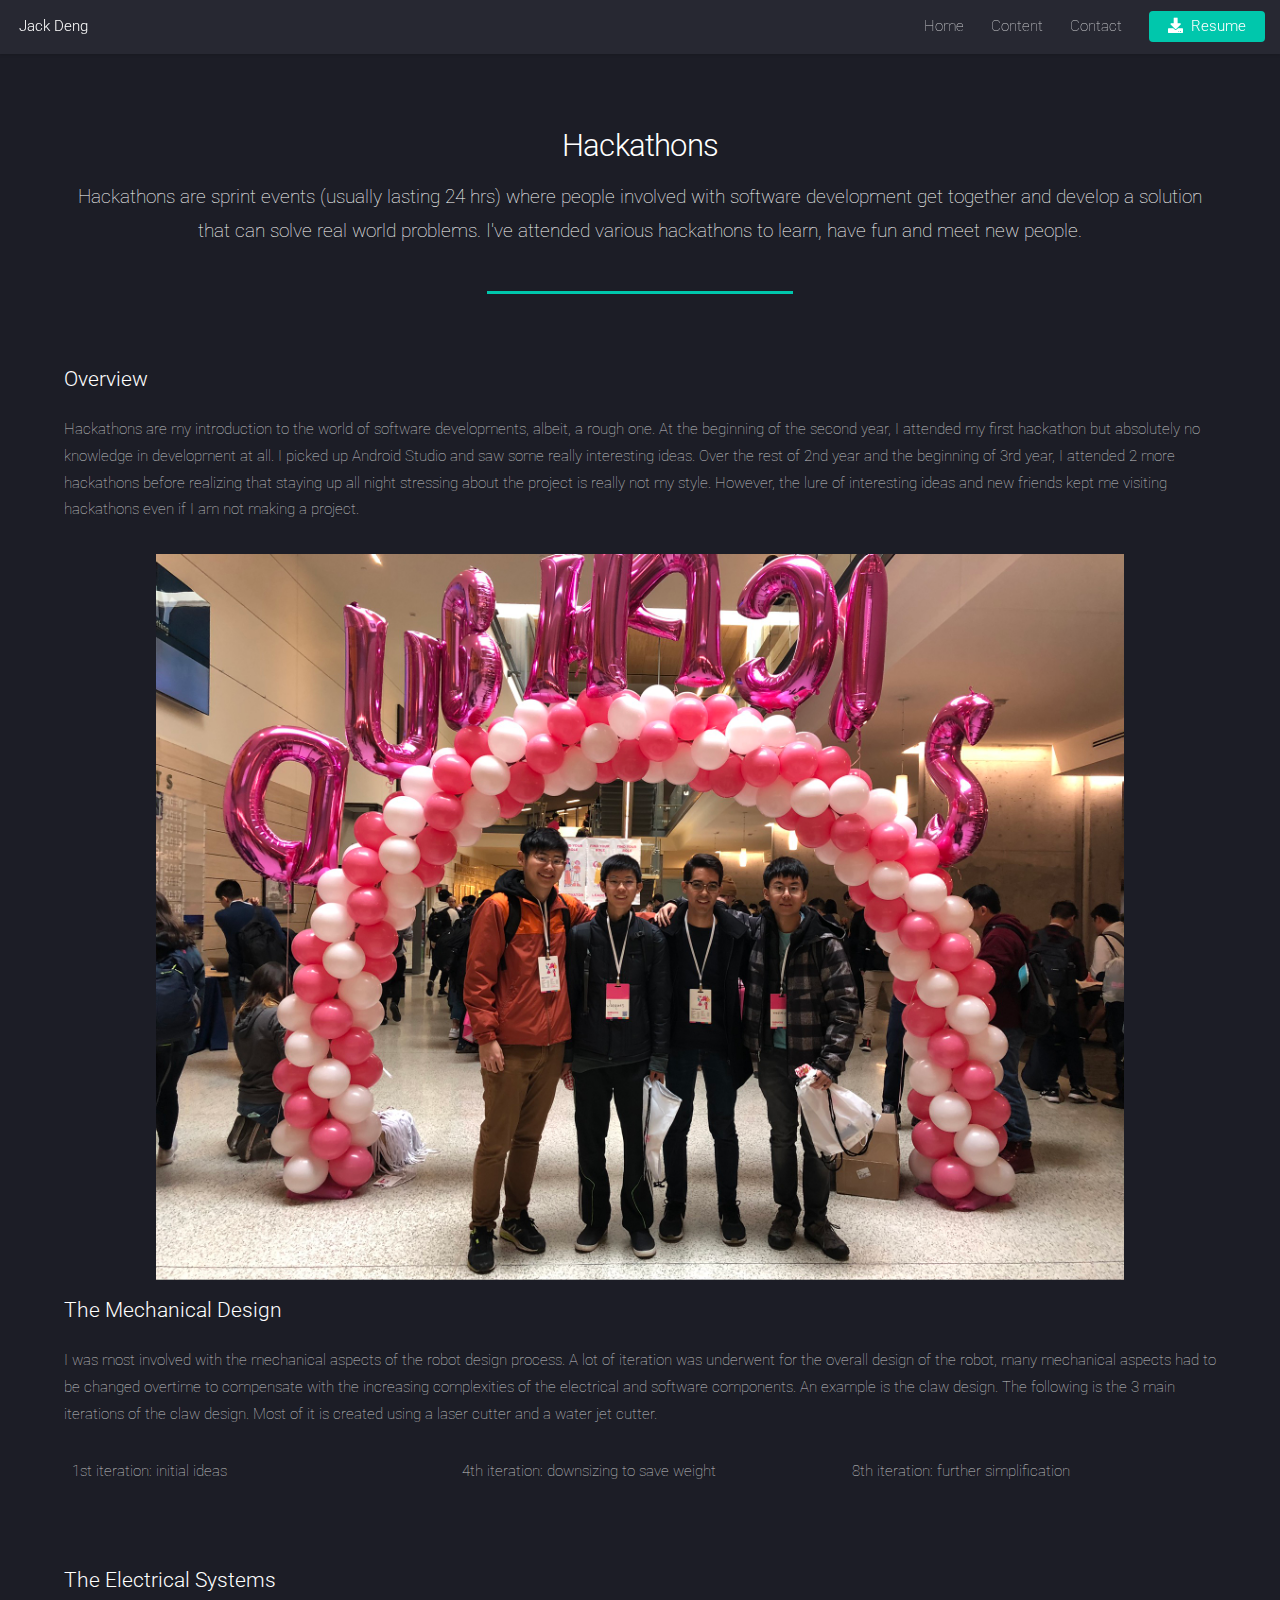
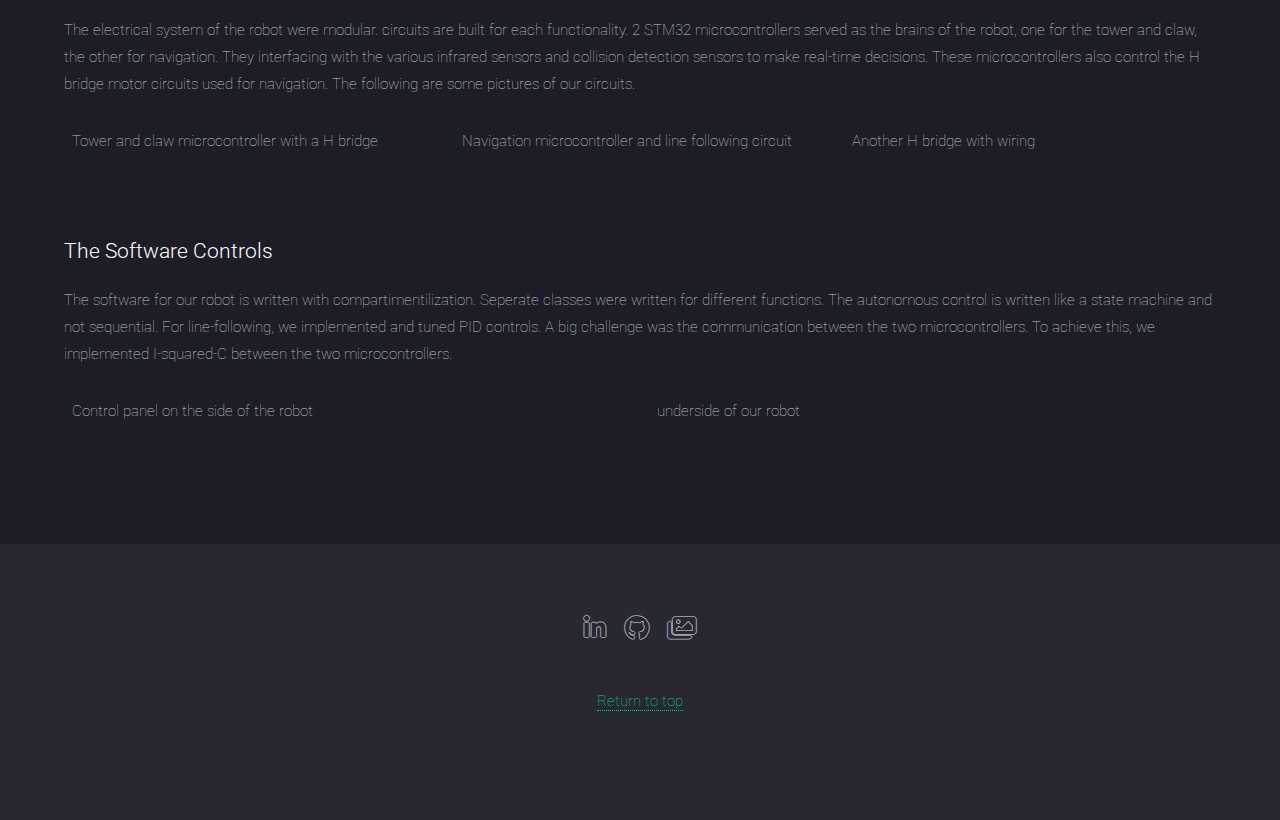
==== Pages/Hackathons/Hackathons.html @ 876738fc "Initial commit" ====
<!DOCTYPE HTML>
<!--
	Landed by HTML5 UP
	html5up.net | @ajlkn
	Free for personal and commercial use under the CCA 3.0 license (html5up.net/license)
-->
<html>
	<head>
		<title>Hackathons</title>
		<meta charset="utf-8" />
		<meta name="viewport" content="width=device-width, initial-scale=1, user-scalable=no" />
		<link rel="stylesheet" href="../../assets/css/main.css" />
		<noscript><link rel="stylesheet" href="../../assets/css/noscript.css" /></noscript>
	</head>
	<body class="is-preload">
		<div id="page-wrapper">

			<!-- Header -->
				<header id="header">
					<h1 id="logo"><a href="../../index.html">Jack Deng</a></h1>
					<nav id="nav">
						<ul>
							<li><a href="../../index.html">Home</a></li>
							<li>
								<a href="#">Content</a>
								<ul>
									<li>
										<a href="../../index.html#work"class="scrolly">Work</a>
										<ul>
											<li><a href="../../index.html#work" class="scrolly">Huawei AI-IOT Co-op</a></li>
											<li><a href="../../index.html#work" class="scrolly">Microsemi SW Co-op</a></li>
										</ul>
									</li>
									<li>
										<a href="../../index.html#projects" class="scrolly">Projects & Extras</a>
										<ul>
											<li><a href="../YikesTheRobot/Robot.html">Yikes, a robot</a></li>
											<li><a href="#">Hackathons</a></li>
											<li><a href="../../underconstruction.html">ROS parking challenge</a></li>
											<li><a href="../../underconstruction.html">UBC Baja</a></li>
											<li><a href="../../underconstruction.html">Photography & Film</a></li>
											<li><a href="../../underconstruction.html">Project car</a></li>
										</ul>
									</li>
								</ul>
							</li>
							<li><a href="../../index.html#contact" class="scrolly">Contact</a></li>
							<li><a href="#" class="button primary icon solid fa-download">Resume</a></li>
						</ul>
					</nav>
				</header>

			<!-- Main -->
				<div id="main" class="wrapper style1">
					<div class="container">
						<header class="major">
							<h2>Hackathons</h2>
							<p> Hackathons are sprint events (usually lasting 24 hrs) where people involved with software development get together and develop a solution that can solve real world problems.
								I've attended various hackathons to learn, have fun and meet new people.
							</p>
						</header>

						<!-- Content -->
							<section id="content">
								<p></p>
								<h3>Overview</h3>
								<p> Hackathons are my introduction to the world of software developments, albeit, a rough one. At the beginning of the second year, I attended my first hackathon but absolutely no knowledge in
									development at all. I picked up Android Studio and saw some really interesting ideas. Over the rest of 2nd year and the beginning of 3rd year, I attended 2 more hackathons before realizing that
									staying up all night stressing about the project is really not my style. However, the lure of interesting ideas and new friends kept me visiting hackathons even if I am not making a project.
								</p>
								
								<a href="#" class="image feature"><img src="images/hacka.jpeg" alt="HackPIC" /></a>


								<h3>The Mechanical Design</h3>
								<p> I was most involved with the mechanical aspects of the robot design process. A lot of iteration was underwent for the overall design of the robot, many mechanical aspects had to be changed
									overtime to compensate with the increasing complexities of the electrical and software components. An example is the claw design. 
									The following is the 3 main iterations of the claw design. Most of it is created using a laser cutter and a water jet cutter.
								</p>
								<div class="box alt">
									<div class="row gtr-50 gtr-uniform">
										<div class="col-4 col-12-xsmall"><span class="image fit"><img src="images/CLAW0.jpg" alt="" /><p>1st iteration: initial ideas</p></span></div>
										<div class="col-4 col-12-xsmall"><span class="image fit"><img src="images/CLAW1.jpg" alt="" /><p>4th iteration: downsizing to save weight</p></span></div>
										<div class="col-4 col-12-xsmall"><span class="image fit"><img src="images/CLAW2.jpg" alt="" /><p>8th iteration: further simplification</p></span></div>
									</div>
								</div>

								<h3>The Electrical Systems</h3>
								<p> The electrical system of the robot were modular. circuits are built for each functionality. 2 STM32 microcontrollers served as the brains of the robot, one for the tower and claw, the other for navigation. 
									They interfacing with the various infrared sensors and collision detection sensors to make real-time decisions. These microcontrollers also control the H bridge motor circuits used for navigation. 
									The following are some pictures of our circuits. 
								</p>
								<div class="box alt">
									<div class="row gtr-50 gtr-uniform">
										<div class="col-4 col-12-xsmall"><span class="image fit"><img src="images/ELEC1.jpeg" alt="" /><p>Tower and claw microcontroller with a H bridge</p></span></div>
										<div class="col-4 col-12-xsmall"><span class="image fit"><img src="images/ELEC2.jpeg" alt="" /><p>Navigation microcontroller and line following circuit</p></span></div>
										<div class="col-4 col-12-xsmall"><span class="image fit"><img src="images/ELEC3.jpeg" alt="" /><p>Another H bridge with wiring</p></span></div>
									</div>
								</div>

								<h3>The Software Controls</h3>
								<p> The software for our robot is written with compartimentilization. Seperate classes were written for different functions. The autonomous control is written like a state machine and not sequential.
									For line-following, we implemented and tuned PID controls. A big challenge was the communication between the two microcontrollers. 
									To achieve this, we implemented I-squared-C between the two microcontrollers. 
								</p>
								<div class="box alt">
									<div class="row gtr-50 gtr-uniform">
										<div class="col-6 col-12-xsmall"><span class="image fit"><img src="images/HORI2.jpeg" alt="" /><p>Control panel on the side of the robot</p></span></div>
										<div class="col-6 col-12-xsmall"><span class="image fit"><img src="images/HORI1.jpeg" alt="" /><p>underside of our robot</p></span></div>
								</div>

							</section>

					</div>
				</div>

			<!-- Footer -->
			<footer id="footer">
				<ul class="icons">
					<li><a href="https://www.linkedin.com/in/jacdeng/" class="icon brands alt fa-linkedin-in"><span class="label">LinkedIn</span></a></li>
					<li><a href="https://github.com/jacdeng" class="icon brands alt fa-github"><span class="label">GitHub</span></a></li>
					<li><a href="https://unsplash.com/@jacdeng" class="icon solid alt fa-images"><span class="label">Unsplash</span></a></li>
				</ul>
				<ul class="icons">
					<li><a href="#main" class="scrolly">Return to top</a></li>
				</ul>
			</footer>

		</div>

		<!-- Scripts -->
			<script src="../../assets/js/jquery.min.js"></script>
			<script src="../../assets/js/jquery.scrolly.min.js"></script>
			<script src="../../assets/js/jquery.dropotron.min.js"></script>
			<script src="../../assets/js/jquery.scrollex.min.js"></script>
			<script src="../../assets/js/browser.min.js"></script>
			<script src="../../assets/js/breakpoints.min.js"></script>
			<script src="../../assets/js/util.js"></script>
			<script src="../../assets/js/main.js"></script>

	</body>
</html>
---- assets/css/main.css ----
@import url("fontawesome-all.min.css");
@import url("https://fonts.googleapis.com/css?family=Roboto:100,300,100italic,300italic");

/*
	Landed by HTML5 UP
	html5up.net | @ajlkn
	Free for personal and commercial use under the CCA 3.0 license (html5up.net/license)
*/

html, body, div, span, applet, object,
iframe, h1, h2, h3, h4, h5, h6, p, blockquote,
pre, a, abbr, acronym, address, big, cite,
code, del, dfn, em, img, ins, kbd, q, s, samp,
small, strike, strong, sub, sup, tt, var, b,
u, i, center, dl, dt, dd, ol, ul, li, fieldset,
form, label, legend, table, caption, tbody,
tfoot, thead, tr, th, td, article, aside,
canvas, details, embed, figure, figcaption,
footer, header, hgroup, menu, nav, output, ruby,
section, summary, time, mark, audio, video {
	margin: 0;
	padding: 0;
	border: 0;
	font-size: 100%;
	font: inherit;
	vertical-align: baseline;}

article, aside, details, figcaption, figure,
footer, header, hgroup, menu, nav, section {
	display: block;}

body {
	line-height: 1;
}

ol, ul {
	list-style: none;
}

blockquote, q {
	quotes: none;
}

	blockquote:before, blockquote:after, q:before, q:after {
		content: '';
		content: none;
	}

table {
	border-collapse: collapse;
	border-spacing: 0;
}

body {
	-webkit-text-size-adjust: none;
}

mark {
	background-color: transparent;
	color: inherit;
}

input::-moz-focus-inner {
	border: 0;
	padding: 0;
}

input, select, textarea {
	-moz-appearance: none;
	-webkit-appearance: none;
	-ms-appearance: none;
	appearance: none;
}

/* Basic */

	html {
		box-sizing: border-box;
	}

	*, *:before, *:after {
		box-sizing: inherit;
	}

	html, body {
		background: #1c1d26;
	}

	body.is-preload *, body.is-preload *:before, body.is-preload *:after {
		-moz-animation: none !important;
		-webkit-animation: none !important;
		-ms-animation: none !important;
		animation: none !important;
		-moz-transition: none !important;
		-webkit-transition: none !important;
		-ms-transition: none !important;
		transition: none !important;
	}

	body, input, select, textarea {
		color: rgba(255, 255, 255, 0.75);
		font-family: "Roboto", Helvetica, sans-serif;
		font-size: 15pt;
		font-weight: 100;
		line-height: 1.75em;
	}

	a {
		-moz-transition: border-color 0.2s ease-in-out, color 0.2s ease-in-out;
		-webkit-transition: border-color 0.2s ease-in-out, color 0.2s ease-in-out;
		-ms-transition: border-color 0.2s ease-in-out, color 0.2s ease-in-out;
		transition: border-color 0.2s ease-in-out, color 0.2s ease-in-out;
		border-bottom: dotted 1px;
		color: #00c7ac;
		text-decoration: none;
	}

		a:hover {
			color: #00c7ac !important;
			border-bottom-color: transparent;
		}

	strong, b {
		color: #ffffff;
		font-weight: 300;
	}

	em, i {
		font-style: italic;
	}

	p {
		margin: 0 0 2em 0;
	}

	h1, h2, h3, h4, h5, h6 {
		color: #ffffff;
		font-weight: 300;
		line-height: 1em;
		margin: 0 0 1em 0;
	}

		h1 a, h2 a, h3 a, h4 a, h5 a, h6 a {
			color: inherit;
			border: 0;
		}

	h2 {
		font-size: 2em;
		line-height: 1.5em;
		letter-spacing: -0.025em;
	}

	h3 {
		font-size: 1.35em;
		line-height: 1.5em;
	}

	h4 {
		font-size: 1.1em;
		line-height: 1.5em;
	}

	h5 {
		font-size: 0.9em;
		line-height: 1.5em;
	}

	h6 {
		font-size: 0.7em;
		line-height: 1.5em;
	}

	sub {
		font-size: 0.8em;
		position: relative;
		top: 0.5em;
	}

	sup {
		font-size: 0.8em;
		position: relative;
		top: -0.5em;
	}

	hr {
		border: 0;
		border-bottom: solid 1px rgba(255, 255, 255, 0.3);
		margin: 3em 0;
	}

		hr.major {
			margin: 4em 0;
		}

	blockquote {
		border-left: solid 4px rgba(255, 255, 255, 0.3);
		font-style: italic;
		margin: 0 0 2em 0;
		padding: 0.5em 0 0.5em 2em;
	}

	code {
		background: rgba(255, 255, 255, 0.075);
		border-radius: 4px;
		font-family: "Courier New", monospace;
		font-size: 0.9em;
		margin: 0 0.25em;
		padding: 0.25em 0.65em;
	}

	pre {
		-webkit-overflow-scrolling: touch;
		font-family: "Courier New", monospace;
		font-size: 0.9em;
		margin: 0 0 2em 0;
	}

		pre code {
			display: block;
			line-height: 1.75em;
			padding: 1em 1.5em;
			overflow-x: auto;
		}

	.align-left {
		text-align: left;
	}

	.align-center {
		text-align: center;
	}

	.align-right {
		text-align: right;
	}

/* Loader */

	@-moz-keyframes spinner-show {
		0% {
			opacity: 0;
		}

		100% {
			opacity: 1;
		}
	}

	@-webkit-keyframes spinner-show {
		0% {
			opacity: 0;
		}

		100% {
			opacity: 1;
		}
	}

	@-ms-keyframes spinner-show {
		0% {
			opacity: 0;
		}

		100% {
			opacity: 1;
		}
	}

	@keyframes spinner-show {
		0% {
			opacity: 0;
		}

		100% {
			opacity: 1;
		}
	}

	@-moz-keyframes spinner-hide {
		0% {
			color: rgba(255, 255, 255, 0.15);
			z-index: 100001;
			-moz-transform: scale(1) rotate(0deg);
			-webkit-transform: scale(1) rotate(0deg);
			-ms-transform: scale(1) rotate(0deg);
			transform: scale(1) rotate(0deg);
		}

		99% {
			color: #1c1d26;
			z-index: 100001;
			-moz-transform: scale(0.5) rotate(360deg);
			-webkit-transform: scale(0.5) rotate(360deg);
			-ms-transform: scale(0.5) rotate(360deg);
			transform: scale(0.5) rotate(360deg);
		}

		100% {
			color: #1c1d26;
			z-index: -1;
			-moz-transform: scale(0.5) rotate(360deg);
			-webkit-transform: scale(0.5) rotate(360deg);
			-ms-transform: scale(0.5) rotate(360deg);
			transform: scale(0.5) rotate(360deg);
		}
	}

	@-webkit-keyframes spinner-hide {
		0% {
			color: rgba(255, 255, 255, 0.15);
			z-index: 100001;
			-moz-transform: scale(1) rotate(0deg);
			-webkit-transform: scale(1) rotate(0deg);
			-ms-transform: scale(1) rotate(0deg);
			transform: scale(1) rotate(0deg);
		}

		99% {
			color: #1c1d26;
			z-index: 100001;
			-moz-transform: scale(0.5) rotate(360deg);
			-webkit-transform: scale(0.5) rotate(360deg);
			-ms-transform: scale(0.5) rotate(360deg);
			transform: scale(0.5) rotate(360deg);
		}

		100% {
			color: #1c1d26;
			z-index: -1;
			-moz-transform: scale(0.5) rotate(360deg);
			-webkit-transform: scale(0.5) rotate(360deg);
			-ms-transform: scale(0.5) rotate(360deg);
			transform: scale(0.5) rotate(360deg);
		}
	}

	@-ms-keyframes spinner-hide {
		0% {
			color: rgba(255, 255, 255, 0.15);
			z-index: 100001;
			-moz-transform: scale(1) rotate(0deg);
			-webkit-transform: scale(1) rotate(0deg);
			-ms-transform: scale(1) rotate(0deg);
			transform: scale(1) rotate(0deg);
		}

		99% {
			color: #1c1d26;
			z-index: 100001;
			-moz-transform: scale(0.5) rotate(360deg);
			-webkit-transform: scale(0.5) rotate(360deg);
			-ms-transform: scale(0.5) rotate(360deg);
			transform: scale(0.5) rotate(360deg);
		}

		100% {
			color: #1c1d26;
			z-index: -1;
			-moz-transform: scale(0.5) rotate(360deg);
			-webkit-transform: scale(0.5) rotate(360deg);
			-ms-transform: scale(0.5) rotate(360deg);
			transform: scale(0.5) rotate(360deg);
		}
	}

	@keyframes spinner-hide {
		0% {
			color: rgba(255, 255, 255, 0.15);
			z-index: 100001;
			-moz-transform: scale(1) rotate(0deg);
			-webkit-transform: scale(1) rotate(0deg);
			-ms-transform: scale(1) rotate(0deg);
			transform: scale(1) rotate(0deg);
		}

		99% {
			color: #1c1d26;
			z-index: 100001;
			-moz-transform: scale(0.5) rotate(360deg);
			-webkit-transform: scale(0.5) rotate(360deg);
			-ms-transform: scale(0.5) rotate(360deg);
			transform: scale(0.5) rotate(360deg);
		}

		100% {
			color: #1c1d26;
			z-index: -1;
			-moz-transform: scale(0.5) rotate(360deg);
			-webkit-transform: scale(0.5) rotate(360deg);
			-ms-transform: scale(0.5) rotate(360deg);
			transform: scale(0.5) rotate(360deg);
		}
	}

	@-moz-keyframes spinner-rotate {
		0% {
			-moz-transform: scale(1) rotate(0deg);
			-webkit-transform: scale(1) rotate(0deg);
			-ms-transform: scale(1) rotate(0deg);
			transform: scale(1) rotate(0deg);
		}

		100% {
			-moz-transform: scale(1) rotate(360deg);
			-webkit-transform: scale(1) rotate(360deg);
			-ms-transform: scale(1) rotate(360deg);
			transform: scale(1) rotate(360deg);
		}
	}

	@-webkit-keyframes spinner-rotate {
		0% {
			-moz-transform: scale(1) rotate(0deg);
			-webkit-transform: scale(1) rotate(0deg);
			-ms-transform: scale(1) rotate(0deg);
			transform: scale(1) rotate(0deg);
		}

		100% {
			-moz-transform: scale(1) rotate(360deg);
			-webkit-transform: scale(1) rotate(360deg);
			-ms-transform: scale(1) rotate(360deg);
			transform: scale(1) rotate(360deg);
		}
	}

	@-ms-keyframes spinner-rotate {
		0% {
			-moz-transform: scale(1) rotate(0deg);
			-webkit-transform: scale(1) rotate(0deg);
			-ms-transform: scale(1) rotate(0deg);
			transform: scale(1) rotate(0deg);
		}

		100% {
			-moz-transform: scale(1) rotate(360deg);
			-webkit-transform: scale(1) rotate(360deg);
			-ms-transform: scale(1) rotate(360deg);
			transform: scale(1) rotate(360deg);
		}
	}

	@keyframes spinner-rotate {
		0% {
			-moz-transform: scale(1) rotate(0deg);
			-webkit-transform: scale(1) rotate(0deg);
			-ms-transform: scale(1) rotate(0deg);
			transform: scale(1) rotate(0deg);
		}

		100% {
			-moz-transform: scale(1) rotate(360deg);
			-webkit-transform: scale(1) rotate(360deg);
			-ms-transform: scale(1) rotate(360deg);
			transform: scale(1) rotate(360deg);
		}
	}

	@-moz-keyframes overlay-hide {
		0% {
			opacity: 1;
			z-index: 100000;
		}

		15% {
			opacity: 1;
			z-index: 100000;
		}

		99% {
			opacity: 0;
			z-index: 100000;
		}

		100% {
			opacity: 0;
			z-index: -1;
		}
	}

	@-webkit-keyframes overlay-hide {
		0% {
			opacity: 1;
			z-index: 100000;
		}

		15% {
			opacity: 1;
			z-index: 100000;
		}

		99% {
			opacity: 0;
			z-index: 100000;
		}

		100% {
			opacity: 0;
			z-index: -1;
		}
	}

	@-ms-keyframes overlay-hide {
		0% {
			opacity: 1;
			z-index: 100000;
		}

		15% {
			opacity: 1;
			z-index: 100000;
		}

		99% {
			opacity: 0;
			z-index: 100000;
		}

		100% {
			opacity: 0;
			z-index: -1;
		}
	}

	@keyframes overlay-hide {
		0% {
			opacity: 1;
			z-index: 100000;
		}

		15% {
			opacity: 1;
			z-index: 100000;
		}

		99% {
			opacity: 0;
			z-index: 100000;
		}

		100% {
			opacity: 0;
			z-index: -1;
		}
	}

	body.landing {
		text-decoration: none;
	}

		body.landing:before {
			-moz-osx-font-smoothing: grayscale;
			-webkit-font-smoothing: antialiased;
			display: inline-block;
			font-style: normal;
			font-variant: normal;
			text-rendering: auto;
			line-height: 1;
			text-transform: none !important;
			font-family: 'Font Awesome 5 Free';
			font-weight: 900;
		}

		body.landing:before {
			-moz-animation: spinner-show 1.5s 1 0.25s ease forwards, spinner-hide 0.25s ease-in-out forwards !important;
			-webkit-animation: spinner-show 1.5s 1 0.25s ease forwards, spinner-hide 0.25s ease-in-out forwards !important;
			-ms-animation: spinner-show 1.5s 1 0.25s ease forwards, spinner-hide 0.25s ease-in-out forwards !important;
			animation: spinner-show 1.5s 1 0.25s ease forwards, spinner-hide 0.25s ease-in-out forwards !important;
			-moz-transform-origin: 50% 50%;
			-webkit-transform-origin: 50% 50%;
			-ms-transform-origin: 50% 50%;
			transform-origin: 50% 50%;
			color: rgba(255, 255, 255, 0.15);
			content: '\f1ce';
			cursor: default;
			display: block;
			font-size: 2em;
			height: 2em;
			left: 50%;
			line-height: 2em;
			margin: -1em 0 0 -1em;
			opacity: 0;
			position: fixed;
			text-align: center;
			top: 50%;
			width: 2em;
			z-index: -1;
		}

		body.landing:after {
			-moz-animation: overlay-hide 1.5s ease-in forwards !important;
			-webkit-animation: overlay-hide 1.5s ease-in forwards !important;
			-ms-animation: overlay-hide 1.5s ease-in forwards !important;
			animation: overlay-hide 1.5s ease-in forwards !important;
			background: #1c1d26;
			content: '';
			display: block;
			height: 100%;
			left: 0;
			opacity: 0;
			position: fixed;
			top: 0;
			width: 100%;
			z-index: -1;
		}

		body.landing.is-preload:before {
			-moz-animation: spinner-show 1.5s 1 0.25s ease forwards, spinner-rotate 0.75s infinite linear !important;
			-webkit-animation: spinner-show 1.5s 1 0.25s ease forwards, spinner-rotate 0.75s infinite linear !important;
			-ms-animation: spinner-show 1.5s 1 0.25s ease forwards, spinner-rotate 0.75s infinite linear !important;
			animation: spinner-show 1.5s 1 0.25s ease forwards, spinner-rotate 0.75s infinite linear !important;
			z-index: 100001;
		}

		body.landing.is-preload:after {
			-moz-animation: none !important;
			-webkit-animation: none !important;
			-ms-animation: none !important;
			animation: none !important;
			opacity: 1;
			z-index: 100000;
		}

	@media (-webkit-min-device-pixel-ratio: 2) {

		body.landing:before {
			line-height: 2.025em;
		}

	}

/* Container */

	.container {
		margin: 0 auto;
		max-width: calc(100% - 4em);
		width: 70em;
	}

		.container.xsmall {
			width: 17.5em;
		}

		.container.small {
			width: 35em;
		}

		.container.medium {
			width: 52.5em;
		}

		.container.large {
			width: 87.5em;
		}

		.container.xlarge {
			width: 105em;
		}

		.container.max {
			width: 100%;
		}

		@media screen and (max-width: 1280px) {

			.container {
				width: 90%;
				max-width: 100%;
			}

		}

		@media screen and (max-width: 980px) {

			.container {
				width: 100% !important;
			}

		}

/* Row */

	.row {
		display: flex;
		flex-wrap: wrap;
		box-sizing: border-box;
		align-items: stretch;
	}

		.row > * {
			box-sizing: border-box;
		}

		.row.gtr-uniform > * > :last-child {
			margin-bottom: 0;
		}

		.row.aln-left {
			justify-content: flex-start;
		}

		.row.aln-center {
			justify-content: center;
		}

		.row.aln-right {
			justify-content: flex-end;
		}

		.row.aln-top {
			align-items: flex-start;
		}

		.row.aln-middle {
			align-items: center;
		}

		.row.aln-bottom {
			align-items: flex-end;
		}

		.row > .imp {
			order: -1;
		}

		.row > .col-1 {
			width: 8.33333%;
		}

		.row > .off-1 {
			margin-left: 8.33333%;
		}

		.row > .col-2 {
			width: 16.66667%;
		}

		.row > .off-2 {
			margin-left: 16.66667%;
		}

		.row > .col-3 {
			width: 25%;
		}

		.row > .off-3 {
			margin-left: 25%;
		}

		.row > .col-4 {
			width: 33.33333%;
		}

		.row > .off-4 {
			margin-left: 33.33333%;
		}

		.row > .col-5 {
			width: 41.66667%;
		}

		.row > .off-5 {
			margin-left: 41.66667%;
		}

		.row > .col-6 {
			width: 50%;
		}

		.row > .off-6 {
			margin-left: 50%;
		}

		.row > .col-7 {
			width: 58.33333%;
		}

		.row > .off-7 {
			margin-left: 58.33333%;
		}

		.row > .col-8 {
			width: 66.66667%;
		}

		.row > .off-8 {
			margin-left: 66.66667%;
		}

		.row > .col-9 {
			width: 75%;
		}

		.row > .off-9 {
			margin-left: 75%;
		}

		.row > .col-10 {
			width: 83.33333%;
		}

		.row > .off-10 {
			margin-left: 83.33333%;
		}

		.row > .col-11 {
			width: 91.66667%;
		}

		.row > .off-11 {
			margin-left: 91.66667%;
		}

		.row > .col-12 {
			width: 100%;
		}

		.row > .off-12 {
			margin-left: 100%;
		}

		.row.gtr-0 {
			margin-top: 0;
			margin-left: 0em;
		}

			.row.gtr-0 > * {
				padding: 0 0 0 0em;
			}

			.row.gtr-0.gtr-uniform {
				margin-top: 0em;
			}

				.row.gtr-0.gtr-uniform > * {
					padding-top: 0em;
				}

		.row.gtr-25 {
			margin-top: 0;
			margin-left: -0.625em;
		}

			.row.gtr-25 > * {
				padding: 0 0 0 0.625em;
			}

			.row.gtr-25.gtr-uniform {
				margin-top: -0.625em;
			}

				.row.gtr-25.gtr-uniform > * {
					padding-top: 0.625em;
				}

		.row.gtr-50 {
			margin-top: 0;
			margin-left: -1.25em;
		}

			.row.gtr-50 > * {
				padding: 0 0 0 1.25em;
			}

			.row.gtr-50.gtr-uniform {
				margin-top: -1.25em;
			}

				.row.gtr-50.gtr-uniform > * {
					padding-top: 1.25em;
				}

		.row {
			margin-top: 0;
			margin-left: -2.5em;
		}

			.row > * {
				padding: 0 0 0 2.5em;
			}

			.row.gtr-uniform {
				margin-top: -2.5em;
			}

				.row.gtr-uniform > * {
					padding-top: 2.5em;
				}

		.row.gtr-150 {
			margin-top: 0;
			margin-left: -3.75em;
		}

			.row.gtr-150 > * {
				padding: 0 0 0 3.75em;
			}

			.row.gtr-150.gtr-uniform {
				margin-top: -3.75em;
			}

				.row.gtr-150.gtr-uniform > * {
					padding-top: 3.75em;
				}

		.row.gtr-200 {
			margin-top: 0;
			margin-left: -5em;
		}

			.row.gtr-200 > * {
				padding: 0 0 0 5em;
			}

			.row.gtr-200.gtr-uniform {
				margin-top: -5em;
			}

				.row.gtr-200.gtr-uniform > * {
					padding-top: 5em;
				}

		@media screen and (max-width: 1680px) {

			.row {
				display: flex;
				flex-wrap: wrap;
				box-sizing: border-box;
				align-items: stretch;
			}

				.row > * {
					box-sizing: border-box;
				}

				.row.gtr-uniform > * > :last-child {
					margin-bottom: 0;
				}

				.row.aln-left {
					justify-content: flex-start;
				}

				.row.aln-center {
					justify-content: center;
				}

				.row.aln-right {
					justify-content: flex-end;
				}

				.row.aln-top {
					align-items: flex-start;
				}

				.row.aln-middle {
					align-items: center;
				}

				.row.aln-bottom {
					align-items: flex-end;
				}

				.row > .imp-xlarge {
					order: -1;
				}

				.row > .col-1-xlarge {
					width: 8.33333%;
				}

				.row > .off-1-xlarge {
					margin-left: 8.33333%;
				}

				.row > .col-2-xlarge {
					width: 16.66667%;
				}

				.row > .off-2-xlarge {
					margin-left: 16.66667%;
				}

				.row > .col-3-xlarge {
					width: 25%;
				}

				.row > .off-3-xlarge {
					margin-left: 25%;
				}

				.row > .col-4-xlarge {
					width: 33.33333%;
				}

				.row > .off-4-xlarge {
					margin-left: 33.33333%;
				}

				.row > .col-5-xlarge {
					width: 41.66667%;
				}

				.row > .off-5-xlarge {
					margin-left: 41.66667%;
				}

				.row > .col-6-xlarge {
					width: 50%;
				}

				.row > .off-6-xlarge {
					margin-left: 50%;
				}

				.row > .col-7-xlarge {
					width: 58.33333%;
				}

				.row > .off-7-xlarge {
					margin-left: 58.33333%;
				}

				.row > .col-8-xlarge {
					width: 66.66667%;
				}

				.row > .off-8-xlarge {
					margin-left: 66.66667%;
				}

				.row > .col-9-xlarge {
					width: 75%;
				}

				.row > .off-9-xlarge {
					margin-left: 75%;
				}

				.row > .col-10-xlarge {
					width: 83.33333%;
				}

				.row > .off-10-xlarge {
					margin-left: 83.33333%;
				}

				.row > .col-11-xlarge {
					width: 91.66667%;
				}

				.row > .off-11-xlarge {
					margin-left: 91.66667%;
				}

				.row > .col-12-xlarge {
					width: 100%;
				}

				.row > .off-12-xlarge {
					margin-left: 100%;
				}

				.row.gtr-0 {
					margin-top: 0;
					margin-left: 0em;
				}

					.row.gtr-0 > * {
						padding: 0 0 0 0em;
					}

					.row.gtr-0.gtr-uniform {
						margin-top: 0em;
					}

						.row.gtr-0.gtr-uniform > * {
							padding-top: 0em;
						}

				.row.gtr-25 {
					margin-top: 0;
					margin-left: -0.625em;
				}

					.row.gtr-25 > * {
						padding: 0 0 0 0.625em;
					}

					.row.gtr-25.gtr-uniform {
						margin-top: -0.625em;
					}

						.row.gtr-25.gtr-uniform > * {
							padding-top: 0.625em;
						}

				.row.gtr-50 {
					margin-top: 0;
					margin-left: -1.25em;
				}

					.row.gtr-50 > * {
						padding: 0 0 0 1.75em;
					}

					.row.gtr-50.gtr-uniform {
						margin-top: -1.25em;
					}

						.row.gtr-50.gtr-uniform > * {
							padding-top: 1.25em;
							padding-bottom: 1.25em;
						}

				.row {
					margin-top: 0;
					margin-left: -2.5em;
				}

					.row > * {
						padding: 0 0 0 2.5em;
					}

					.row.gtr-uniform {
						margin-top: -2.5em;
					}

						.row.gtr-uniform > * {
							padding-top: 0em;
						}

				.row.gtr-150 {
					margin-top: 0;
					margin-left: -3.75em;
				}

					.row.gtr-150 > * {
						padding: 0 0 0 3.75em;
					}

					.row.gtr-150.gtr-uniform {
						margin-top: -3.75em;
					}

						.row.gtr-150.gtr-uniform > * {
							padding-top: 3.75em;
						}

				.row.gtr-200 {
					margin-top: 0;
					margin-left: -5em;
				}

					.row.gtr-200 > * {
						padding: 0 0 0 5em;
					}

					.row.gtr-200.gtr-uniform {
						margin-top: -5em;
					}

						.row.gtr-200.gtr-uniform > * {
							padding-top: 5em;
						}

		}

		@media screen and (max-width: 1280px) {

			.row {
				display: flex;
				flex-wrap: wrap;
				box-sizing: border-box;
				align-items: stretch;
			}

				.row > * {
					box-sizing: border-box;
				}

				.row.gtr-uniform > * > :last-child {
					margin-bottom: 0;
				}

				.row.aln-left {
					justify-content: flex-start;
				}

				.row.aln-center {
					justify-content: center;
				}

				.row.aln-right {
					justify-content: flex-end;
				}

				.row.aln-top {
					align-items: flex-start;
				}

				.row.aln-middle {
					align-items: center;
				}

				.row.aln-bottom {
					align-items: flex-end;
				}

				.row > .imp-large {
					order: -1;
				}

				.row > .col-1-large {
					width: 8.33333%;
				}

				.row > .off-1-large {
					margin-left: 8.33333%;
				}

				.row > .col-2-large {
					width: 16.66667%;
				}

				.row > .off-2-large {
					margin-left: 16.66667%;
				}

				.row > .col-3-large {
					width: 25%;
				}

				.row > .off-3-large {
					margin-left: 25%;
				}

				.row > .col-4-large {
					width: 33.33333%;
				}

				.row > .off-4-large {
					margin-left: 33.33333%;
				}

				.row > .col-5-large {
					width: 41.66667%;
				}

				.row > .off-5-large {
					margin-left: 41.66667%;
				}

				.row > .col-6-large {
					width: 50%;
				}

				.row > .off-6-large {
					margin-left: 50%;
				}

				.row > .col-7-large {
					width: 58.33333%;
				}

				.row > .off-7-large {
					margin-left: 58.33333%;
				}

				.row > .col-8-large {
					width: 66.66667%;
				}

				.row > .off-8-large {
					margin-left: 66.66667%;
				}

				.row > .col-9-large {
					width: 75%;
				}

				.row > .off-9-large {
					margin-left: 75%;
				}

				.row > .col-10-large {
					width: 83.33333%;
				}

				.row > .off-10-large {
					margin-left: 83.33333%;
				}

				.row > .col-11-large {
					width: 91.66667%;
				}

				.row > .off-11-large {
					margin-left: 91.66667%;
				}

				.row > .col-12-large {
					width: 100%;
				}

				.row > .off-12-large {
					margin-left: 100%;
				}

				.row.gtr-0 {
					margin-top: 0;
					margin-left: 0em;
				}

					.row.gtr-0 > * {
						padding: 0 0 0 0em;
					}

					.row.gtr-0.gtr-uniform {
						margin-top: 0em;
					}

						.row.gtr-0.gtr-uniform > * {
							padding-top: 0em;
						}

				.row.gtr-25 {
					margin-top: 0;
					margin-left: -0.625em;
				}

					.row.gtr-25 > * {
						padding: 0 0 0 0.625em;
					}

					.row.gtr-25.gtr-uniform {
						margin-top: -0.625em;
					}

						.row.gtr-25.gtr-uniform > * {
							padding-top: 0.625em;
						}

				.row.gtr-50 {
					margin-top: 0;
					margin-left: -1.25em;
				}

					.row.gtr-50 > * {
						padding: 0 0 0 1.75em;
					}

					.row.gtr-50.gtr-uniform {
						margin-top: -1.25em;
					}

						.row.gtr-50.gtr-uniform > * {
							padding-top: 1.25em;
							padding-bottom: 1.25em;
						}

				.row {
					margin-top: 0;
					margin-left: -2.5em;
				}

					.row > * {
						padding: 0 0 0 2.5em;
					}

					.row.gtr-uniform {
						margin-top: -2.5em;
					}

						.row.gtr-uniform > * {
							padding-top: 0em;
						}

				.row.gtr-150 {
					margin-top: 0;
					margin-left: -3.75em;
				}

					.row.gtr-150 > * {
						padding: 0 0 0 3.75em;
					}

					.row.gtr-150.gtr-uniform {
						margin-top: -3.75em;
					}

						.row.gtr-150.gtr-uniform > * {
							padding-top: 3.75em;
						}

				.row.gtr-200 {
					margin-top: 0;
					margin-left: -5em;
				}

					.row.gtr-200 > * {
						padding: 0 0 0 5em;
					}

					.row.gtr-200.gtr-uniform {
						margin-top: -5em;
					}

						.row.gtr-200.gtr-uniform > * {
							padding-top: 5em;
						}

		}

		@media screen and (max-width: 980px) {

			.row {
				display: flex;
				flex-wrap: wrap;
				box-sizing: border-box;
				align-items: stretch;
			}

				.row > * {
					box-sizing: border-box;
				}

				.row.gtr-uniform > * > :last-child {
					margin-bottom: 0;
				}

				.row.aln-left {
					justify-content: flex-start;
				}

				.row.aln-center {
					justify-content: center;
				}

				.row.aln-right {
					justify-content: flex-end;
				}

				.row.aln-top {
					align-items: flex-start;
				}

				.row.aln-middle {
					align-items: center;
				}

				.row.aln-bottom {
					align-items: flex-end;
				}

				.row > .imp-medium {
					order: -1;
				}

				.row > .col-1-medium {
					width: 8.33333%;
				}

				.row > .off-1-medium {
					margin-left: 8.33333%;
				}

				.row > .col-2-medium {
					width: 16.66667%;
				}

				.row > .off-2-medium {
					margin-left: 16.66667%;
				}

				.row > .col-3-medium {
					width: 25%;
				}

				.row > .off-3-medium {
					margin-left: 25%;
				}

				.row > .col-4-medium {
					width: 33.33333%;
				}

				.row > .off-4-medium {
					margin-left: 33.33333%;
				}

				.row > .col-5-medium {
					width: 41.66667%;
				}

				.row > .off-5-medium {
					margin-left: 41.66667%;
				}

				.row > .col-6-medium {
					width: 50%;
				}

				.row > .off-6-medium {
					margin-left: 50%;
				}

				.row > .col-7-medium {
					width: 58.33333%;
				}

				.row > .off-7-medium {
					margin-left: 58.33333%;
				}

				.row > .col-8-medium {
					width: 66.66667%;
				}

				.row > .off-8-medium {
					margin-left: 66.66667%;
				}

				.row > .col-9-medium {
					width: 75%;
				}

				.row > .off-9-medium {
					margin-left: 75%;
				}

				.row > .col-10-medium {
					width: 83.33333%;
				}

				.row > .off-10-medium {
					margin-left: 83.33333%;
				}

				.row > .col-11-medium {
					width: 91.66667%;
				}

				.row > .off-11-medium {
					margin-left: 91.66667%;
				}

				.row > .col-12-medium {
					width: 100%;
				}

				.row > .off-12-medium {
					margin-left: 100%;
				}

				.row.gtr-0 {
					margin-top: 0;
					margin-left: 0em;
				}

					.row.gtr-0 > * {
						padding: 0 0 0 0em;
					}

					.row.gtr-0.gtr-uniform {
						margin-top: 0em;
					}

						.row.gtr-0.gtr-uniform > * {
							padding-top: 0em;
						}

				.row.gtr-25 {
					margin-top: 0;
					margin-left: -0.625em;
				}

					.row.gtr-25 > * {
						padding: 0 0 0 0.625em;
					}

					.row.gtr-25.gtr-uniform {
						margin-top: -0.625em;
					}

						.row.gtr-25.gtr-uniform > * {
							padding-top: 0.625em;
						}

				.row.gtr-50 {
					margin-top: 0;
					margin-left: -1.25em;
				}

					.row.gtr-50 > * {
						padding: 0 0 0 1.75em;
					}

					.row.gtr-50.gtr-uniform {
						margin-top: -1.25em;
					}

						.row.gtr-50.gtr-uniform > * {
							padding-top: 1.25em;
							padding-bottom: 1.25em;
						}

				.row {
					margin-top: 0;
					margin-left: -2.5em;
				}

					.row > * {
						padding: 0 0 0 2.5em;
					}

					.row.gtr-uniform {
						margin-top: -2.5em;
					}

						.row.gtr-uniform > * {
							padding-top: 0em;
						}

				.row.gtr-150 {
					margin-top: 0;
					margin-left: -3.75em;
				}

					.row.gtr-150 > * {
						padding: 0 0 0 3.75em;
					}

					.row.gtr-150.gtr-uniform {
						margin-top: -3.75em;
					}

						.row.gtr-150.gtr-uniform > * {
							padding-top: 3.75em;
						}

				.row.gtr-200 {
					margin-top: 0;
					margin-left: -5em;
				}

					.row.gtr-200 > * {
						padding: 0 0 0 5em;
					}

					.row.gtr-200.gtr-uniform {
						margin-top: -5em;
					}

						.row.gtr-200.gtr-uniform > * {
							padding-top: 5em;
						}

		}

		@media screen and (max-width: 736px) {

			.row {
				display: flex;
				flex-wrap: wrap;
				box-sizing: border-box;
				align-items: stretch;
			}

				.row > * {
					box-sizing: border-box;
				}

				.row.gtr-uniform > * > :last-child {
					margin-bottom: 0;
				}

				.row.aln-left {
					justify-content: flex-start;
				}

				.row.aln-center {
					justify-content: center;
				}

				.row.aln-right {
					justify-content: flex-end;
				}

				.row.aln-top {
					align-items: flex-start;
				}

				.row.aln-middle {
					align-items: center;
				}

				.row.aln-bottom {
					align-items: flex-end;
				}

				.row > .imp-small {
					order: -1;
				}

				.row > .col-1-small {
					width: 8.33333%;
				}

				.row > .off-1-small {
					margin-left: 8.33333%;
				}

				.row > .col-2-small {
					width: 16.66667%;
				}

				.row > .off-2-small {
					margin-left: 16.66667%;
				}

				.row > .col-3-small {
					width: 25%;
				}

				.row > .off-3-small {
					margin-left: 25%;
				}

				.row > .col-4-small {
					width: 33.33333%;
				}

				.row > .off-4-small {
					margin-left: 33.33333%;
				}

				.row > .col-5-small {
					width: 41.66667%;
				}

				.row > .off-5-small {
					margin-left: 41.66667%;
				}

				.row > .col-6-small {
					width: 50%;
				}

				.row > .off-6-small {
					margin-left: 50%;
				}

				.row > .col-7-small {
					width: 58.33333%;
				}

				.row > .off-7-small {
					margin-left: 58.33333%;
				}

				.row > .col-8-small {
					width: 66.66667%;
				}

				.row > .off-8-small {
					margin-left: 66.66667%;
				}

				.row > .col-9-small {
					width: 75%;
				}

				.row > .off-9-small {
					margin-left: 75%;
				}

				.row > .col-10-small {
					width: 83.33333%;
				}

				.row > .off-10-small {
					margin-left: 83.33333%;
				}

				.row > .col-11-small {
					width: 91.66667%;
				}

				.row > .off-11-small {
					margin-left: 91.66667%;
				}

				.row > .col-12-small {
					width: 100%;
				}

				.row > .off-12-small {
					margin-left: 100%;
				}

				.row.gtr-0 {
					margin-top: 0;
					margin-left: 0em;
				}

					.row.gtr-0 > * {
						padding: 0 0 0 0em;
					}

					.row.gtr-0.gtr-uniform {
						margin-top: 0em;
					}

						.row.gtr-0.gtr-uniform > * {
							padding-top: 0em;
						}

				.row.gtr-25 {
					margin-top: 0;
					margin-left: -0.625em;
				}

					.row.gtr-25 > * {
						padding: 0 0 0 0.625em;
					}

					.row.gtr-25.gtr-uniform {
						margin-top: -0.625em;
					}

						.row.gtr-25.gtr-uniform > * {
							padding-top: 0.625em;
						}

				.row.gtr-50 {
					margin-top: 0;
					margin-left: -1.25em;
				}

					.row.gtr-50 > * {
						padding: 0 0 0 1.75em;
					}

					.row.gtr-50.gtr-uniform {
						margin-top: -1.25em;
					}

						.row.gtr-50.gtr-uniform > * {
							padding-top: 1.25em;
							padding-bottom: 1.25em;
						}

				.row {
					margin-top: 0;
					margin-left: -2.5em;
				}

					.row > * {
						padding: 0 0 0 2.5em;
					}

					.row.gtr-uniform {
						margin-top: -2.5em;
					}

						.row.gtr-uniform > * {
							padding-top: 0em;
						}

				.row.gtr-150 {
					margin-top: 0;
					margin-left: -3.75em;
				}

					.row.gtr-150 > * {
						padding: 0 0 0 3.75em;
					}

					.row.gtr-150.gtr-uniform {
						margin-top: -3.75em;
					}

						.row.gtr-150.gtr-uniform > * {
							padding-top: 3.75em;
						}

				.row.gtr-200 {
					margin-top: 0;
					margin-left: -5em;
				}

					.row.gtr-200 > * {
						padding: 0 0 0 5em;
					}

					.row.gtr-200.gtr-uniform {
						margin-top: -5em;
					}

						.row.gtr-200.gtr-uniform > * {
							padding-top: 5em;
						}

		}

		@media screen and (max-width: 480px) {

			.row {
				display: flex;
				flex-wrap: wrap;
				box-sizing: border-box;
				align-items: stretch;
			}

				.row > * {
					box-sizing: border-box;
				}

				.row.gtr-uniform > * > :last-child {
					margin-bottom: 0;
				}

				.row.aln-left {
					justify-content: flex-start;
				}

				.row.aln-center {
					justify-content: center;
				}

				.row.aln-right {
					justify-content: flex-end;
				}

				.row.aln-top {
					align-items: flex-start;
				}

				.row.aln-middle {
					align-items: center;
				}

				.row.aln-bottom {
					align-items: flex-end;
				}

				.row > .imp-xsmall {
					order: -1;
				}

				.row > .col-1-xsmall {
					width: 8.33333%;
				}

				.row > .off-1-xsmall {
					margin-left: 8.33333%;
				}

				.row > .col-2-xsmall {
					width: 16.66667%;
				}

				.row > .off-2-xsmall {
					margin-left: 16.66667%;
				}

				.row > .col-3-xsmall {
					width: 25%;
				}

				.row > .off-3-xsmall {
					margin-left: 25%;
				}

				.row > .col-4-xsmall {
					width: 33.33333%;
				}

				.row > .off-4-xsmall {
					margin-left: 33.33333%;
				}

				.row > .col-5-xsmall {
					width: 41.66667%;
				}

				.row > .off-5-xsmall {
					margin-left: 41.66667%;
				}

				.row > .col-6-xsmall {
					width: 50%;
				}

				.row > .off-6-xsmall {
					margin-left: 50%;
				}

				.row > .col-7-xsmall {
					width: 58.33333%;
				}

				.row > .off-7-xsmall {
					margin-left: 58.33333%;
				}

				.row > .col-8-xsmall {
					width: 66.66667%;
				}

				.row > .off-8-xsmall {
					margin-left: 66.66667%;
				}

				.row > .col-9-xsmall {
					width: 75%;
				}

				.row > .off-9-xsmall {
					margin-left: 75%;
				}

				.row > .col-10-xsmall {
					width: 83.33333%;
				}

				.row > .off-10-xsmall {
					margin-left: 83.33333%;
				}

				.row > .col-11-xsmall {
					width: 91.66667%;
				}

				.row > .off-11-xsmall {
					margin-left: 91.66667%;
				}

				.row > .col-12-xsmall {
					width: 100%;
				}

				.row > .off-12-xsmall {
					margin-left: 100%;
				}

				.row.gtr-0 {
					margin-top: 0;
					margin-left: 0em;
				}

					.row.gtr-0 > * {
						padding: 0 0 0 0em;
					}

					.row.gtr-0.gtr-uniform {
						margin-top: 0em;
					}

						.row.gtr-0.gtr-uniform > * {
							padding-top: 0em;
						}

				.row.gtr-25 {
					margin-top: 0;
					margin-left: -0.625em;
				}

					.row.gtr-25 > * {
						padding: 0 0 0 0.625em;
					}

					.row.gtr-25.gtr-uniform {
						margin-top: -0.625em;
					}

						.row.gtr-25.gtr-uniform > * {
							padding-top: 0.625em;
							padding-bottom: 1.25em;
						}

				.row.gtr-50 {
					margin-top: 0;
					margin-left: -1.25em;
				}

					.row.gtr-50 > * {
						padding: 0 0 0 1.75em;
					}

					.row.gtr-50.gtr-uniform {
						margin-top: -1.25em;
					}

						.row.gtr-50.gtr-uniform > * {
							padding-top: 1.25em;
							padding-bottom: 1.25em;
						}

				.row {
					margin-top: 0;
					margin-left: -2.5em;
				}

					.row > * {
						padding: 0 0 0 2.5em;
					}

					.row.gtr-uniform {
						margin-top: -2.5em;
					}

						.row.gtr-uniform > * {
							padding-top: 0em;
						}

				.row.gtr-150 {
					margin-top: 0;
					margin-left: -3.75em;
				}

					.row.gtr-150 > * {
						padding: 0 0 0 3.75em;
					}

					.row.gtr-150.gtr-uniform {
						margin-top: -3.75em;
					}

						.row.gtr-150.gtr-uniform > * {
							padding-top: 3.75em;
						}

				.row.gtr-200 {
					margin-top: 0;
					margin-left: -5em;
				}

					.row.gtr-200 > * {
						padding: 0 0 0 5em;
					}

					.row.gtr-200.gtr-uniform {
						margin-top: -5em;
					}

						.row.gtr-200.gtr-uniform > * {
							padding-top: 5em;
						}

		}

/* Section/Article */

	section.special, article.special {
		text-align: center;
	}

	header p {
		color: #ffffff;
		position: relative;
		margin: 0 0 1.5em 0;
	}

	header h2 + p {
		font-size: 1.25em;
		margin-top: -1em;
		line-height: 1.75em;
	}

	header h3 + p {
		font-size: 1.1em;
		margin-top: -0.8em;
		line-height: 1.75em;
	}

	header h4 + p,
	header h5 + p,
	header h6 + p {
		font-size: 0.9em;
		margin-top: -0.6em;
		line-height: 1.5em;
	}

	header.major {
		margin: 0 0 4em 0;
		position: relative;
		text-align: center;
	}

		header.major:after {
			background: #00c7ac;
			content: '';
			display: inline-block;
			height: 0.2em;
			max-width: 20em;
			width: 75%;
		}

	footer.major {
		margin: 4em 0 0 0;
	}

/* Form */

	form {
		margin: 0 0 2em 0;
	}

		form.cta {
			max-width: 35em;
			margin-left: auto;
			margin-right: auto;
		}

	label {
		color: #ffffff;
		display: block;
		font-size: 0.9em;
		font-weight: 300;
		margin: 0 0 1em 0;
	}

	input[type="text"],
	input[type="password"],
	input[type="email"],
	select,
	textarea {
		-moz-appearance: none;
		-webkit-appearance: none;
		-ms-appearance: none;
		appearance: none;
		-moz-transition: border-color 0.2s ease-in-out;
		-webkit-transition: border-color 0.2s ease-in-out;
		-ms-transition: border-color 0.2s ease-in-out;
		transition: border-color 0.2s ease-in-out;
		background: transparent;
		border-radius: 4px;
		border: solid 1px rgba(255, 255, 255, 0.3);
		color: inherit;
		display: block;
		outline: 0;
		padding: 0 1em;
		text-decoration: none;
		width: 100%;
	}

		input[type="text"]:invalid,
		input[type="password"]:invalid,
		input[type="email"]:invalid,
		select:invalid,
		textarea:invalid {
			box-shadow: none;
		}

		input[type="text"]:focus,
		input[type="password"]:focus,
		input[type="email"]:focus,
		select:focus,
		textarea:focus {
			border-color: #00c7ac;
		}

	select {
		background-image: url("data:image/svg+xml;charset=utf8,%3Csvg xmlns='http://www.w3.org/2000/svg' width='40' height='40' preserveAspectRatio='none' viewBox='0 0 40 40'%3E%3Cpath d='M9.4,12.3l10.4,10.4l10.4-10.4c0.2-0.2,0.5-0.4,0.9-0.4c0.3,0,0.6,0.1,0.9,0.4l3.3,3.3c0.2,0.2,0.4,0.5,0.4,0.9 c0,0.4-0.1,0.6-0.4,0.9L20.7,31.9c-0.2,0.2-0.5,0.4-0.9,0.4c-0.3,0-0.6-0.1-0.9-0.4L4.3,17.3c-0.2-0.2-0.4-0.5-0.4-0.9 c0-0.4,0.1-0.6,0.4-0.9l3.3-3.3c0.2-0.2,0.5-0.4,0.9-0.4S9.1,12.1,9.4,12.3z' fill='rgba(255, 255, 255, 0.3)' /%3E%3C/svg%3E");
		background-size: 1.25rem;
		background-repeat: no-repeat;
		background-position: calc(100% - 1rem) center;
		height: 3em;
		padding-right: 3em;
		text-overflow: ellipsis;
	}

		select option {
			color: #ffffff;
			background: #1c1d26;
		}

		select:focus::-ms-value {
			background-color: transparent;
		}

		select::-ms-expand {
			display: none;
		}

	input[type="text"],
	input[type="password"],
	input[type="email"],
	select {
		height: 3em;
	}

	textarea {
		padding: 0.75em 1em;
	}

	input[type="checkbox"],
	input[type="radio"] {
		-moz-appearance: none;
		-webkit-appearance: none;
		-ms-appearance: none;
		appearance: none;
		display: block;
		float: left;
		margin-right: -2em;
		opacity: 0;
		width: 1em;
		z-index: -1;
	}

		input[type="checkbox"] + label,
		input[type="radio"] + label {
			text-decoration: none;
			color: rgba(255, 255, 255, 0.75);
			cursor: pointer;
			display: inline-block;
			font-size: 1em;
			font-weight: 100;
			padding-left: 2.55em;
			padding-right: 0.75em;
			position: relative;
		}

			input[type="checkbox"] + label:before,
			input[type="radio"] + label:before {
				-moz-osx-font-smoothing: grayscale;
				-webkit-font-smoothing: antialiased;
				display: inline-block;
				font-style: normal;
				font-variant: normal;
				text-rendering: auto;
				line-height: 1;
				text-transform: none !important;
				font-family: 'Font Awesome 5 Free';
				font-weight: 900;
			}

			input[type="checkbox"] + label:before,
			input[type="radio"] + label:before {
				border-radius: 4px;
				border: solid 1px rgba(255, 255, 255, 0.3);
				content: '';
				display: inline-block;
				font-size: 0.8em;
				height: 2.25em;
				left: 0;
				line-height: 2.25em;
				position: absolute;
				text-align: center;
				top: 0;
				width: 2.25em;
			}

		input[type="checkbox"]:checked + label:before,
		input[type="radio"]:checked + label:before {
			background: rgba(255, 255, 255, 0.25);
			color: #ffffff;
			content: '\f00c';
		}

		input[type="checkbox"]:focus + label:before,
		input[type="radio"]:focus + label:before {
			border-color: #00c7ac;
		}

	input[type="checkbox"] + label:before {
		border-radius: 4px;
	}

	input[type="radio"] + label:before {
		border-radius: 100%;
	}

	::-webkit-input-placeholder {
		color: rgba(255, 255, 255, 0.5) !important;
		opacity: 1.0;
	}

	:-moz-placeholder {
		color: rgba(255, 255, 255, 0.5) !important;
		opacity: 1.0;
	}

	::-moz-placeholder {
		color: rgba(255, 255, 255, 0.5) !important;
		opacity: 1.0;
	}

	:-ms-input-placeholder {
		color: rgba(255, 255, 255, 0.5) !important;
		opacity: 1.0;
	}

/* Box */

	.box {
		border-radius: 4px;
		border: solid 1px rgba(255, 255, 255, 0.3);
		margin-bottom: 2em;
		padding: 1.5em;
	}

		.box > :last-child,
		.box > :last-child > :last-child,
		.box > :last-child > :last-child > :last-child {
			margin-bottom: 0;
		}

		.box.alt {
			border: 0;
			border-radius: 0;
			padding: 0;
		}

/* Icon */

	.icon {
		text-decoration: none;
		border-bottom: none;
		position: relative;
	}

		.icon:before {
			-moz-osx-font-smoothing: grayscale;
			-webkit-font-smoothing: antialiased;
			display: inline-block;
			font-style: normal;
			font-variant: normal;
			text-rendering: auto;
			line-height: 1;
			text-transform: none !important;
			font-family: 'Font Awesome 5 Free';
			font-weight: 400;
		}

		.icon > .label {
			display: none;
		}

		.icon:before {
			line-height: inherit;
		}

		.icon.solid:before {
			font-weight: 900 !important;
		}

		.icon.brands:before {
			font-family: 'Font Awesome 5 Brands' !important;
		}

		.icon.alt {
			text-decoration: none;
		}

			.icon.alt:before {
				-moz-osx-font-smoothing: grayscale;
				-webkit-font-smoothing: antialiased;
				display: inline-block;
				font-style: normal;
				font-variant: normal;
				text-rendering: auto;
				line-height: 1;
				text-transform: none !important;
				font-family: 'Font Awesome 5 Free';
				font-weight: 400;
			}

			.icon.alt:before {
				color: #1c1d26 !important;
				text-shadow: 1px 0 0 #ffffff, -1px 0 0 #ffffff, 0 1px 0 #ffffff, 0 -1px 0 #ffffff;
			}

		.icon.major {
			background: #272833;
			border-radius: 100%;
			cursor: default;
			display: inline-block;
			height: 6em;
			line-height: 5.65em;
			margin: 0 0 2em 0;
			text-align: center;
			width: 6em;
		}

			.icon.major:before {
				font-size: 2.25em;
			}

			.icon.major.alt {
				text-decoration: none;
			}

				.icon.major.alt:before {
					-moz-osx-font-smoothing: grayscale;
					-webkit-font-smoothing: antialiased;
					display: inline-block;
					font-style: normal;
					font-variant: normal;
					text-rendering: auto;
					line-height: 1;
					text-transform: none !important;
					font-family: 'Font Awesome 5 Free';
					font-weight: 400;
				}

				.icon.major.alt:before {
					color: #272833 !important;
					text-shadow: 1px 0 0 #ffffff, -1px 0 0 #ffffff, 0 1px 0 #ffffff, 0 -1px 0 #ffffff;
				}

/* Image */

	.image {
		border-radius: 4px;
		border: 0;
		display: inline-block;
		position: relative;
		overflow: hidden;
	}

		.image:before {
			content: '';
			display: block;
			position: absolute;
			left: 0;
			top: 0;
			/* background-image: url("images/overlay.png"); */
			width: 100%;
			height: 100%;
			z-index: 1;
		}

		.image img {
			border-radius: 4px;
			display: block;
		}

		.image.left {
			float: left;
			margin: 0 1.5em 1em 0;
			top: 0.25em;
		}

		.image.right {
			float: right;
			margin: 0 0 1em 1.5em;
			top: 0.25em;
		}

		.image.left, .image.right {
			max-width: 40%;
		}

			.image.left img, .image.right img {
				width: 100%;
			}
		
		.image.logo {
			display: block;
			margin: 0 0 2em 0;
			width: 100%;
		}
			.image.logo img {
				width: 100%;
				padding: 4em 14em 0 14em;
			}
		
		.image.card {
			display: block;
			margin: 0 0 2em 0;
			width: 100%;
		}

			.image.card img {
				width: 100%;
				padding: 2em 3em 0 3em;
			}

		.image.feature {
			display: block;
			width: 100%;
		}

			.image.feature img{
				width: 100%;
				padding: 0 8em 1em 8em;
			}

		.image.fit {
			display: block;
			margin: 0 0 2em 0;
			width: 100%;
		}

			.image.fit img {
				width: 100%;
				padding: 0;
			}

/* List */

	ol {
		list-style: decimal;
		margin: 0 0 2em 0;
		padding-left: 1.25em;
	}

		ol li {
			padding-left: 0.25em;
		}

	ul {
		list-style: disc;
		margin: 0 0 2em 0;
		padding-left: 1em;
	}

		ul li {
			padding-left: 0.5em;
		}

		ul.alt {
			list-style: none;
			padding-left: 0;
		}

			ul.alt li {
				border-top: solid 1px rgba(255, 255, 255, 0.3);
				padding: 0.5em 0;
			}

				ul.alt li:first-child {
					border-top: 0;
					padding-top: 0;
				}

	dl {
		margin: 0 0 2em 0;
	}

/* Icons */

	ul.icons {
		cursor: default;
		list-style: none;
		padding-left: 0;
	}

		ul.icons li {
			display: inline-block;
			height: 2.5em;
			line-height: 2.5em;
			padding: 0 0.5em;
		}

			ul.icons li .icon {
				font-size: 0.8em;
			}

				ul.icons li .icon:before {
					font-size: 2em;
				}

/* Actions */

	ul.actions {
		display: -moz-flex;
		display: -webkit-flex;
		display: -ms-flex;
		display: flex;
		cursor: default;
		list-style: none;
		margin-left: -1em;
		padding-left: 0;
	}

		ul.actions li {
			padding: 0 0 0 1em;
			vertical-align: middle;
		}

		ul.actions.special {
			-moz-justify-content: center;
			-webkit-justify-content: center;
			-ms-justify-content: center;
			justify-content: center;
			width: 100%;
			margin-left: 0;
		}

			ul.actions.special li:first-child {
				padding-left: 0;
			}

		ul.actions.stacked {
			-moz-flex-direction: column;
			-webkit-flex-direction: column;
			-ms-flex-direction: column;
			flex-direction: column;
			margin-left: 0;
		}

			ul.actions.stacked li {
				padding: 1.3em 0 0 0;
			}

				ul.actions.stacked li:first-child {
					padding-top: 0;
				}

		ul.actions.fit {
			width: calc(100% + 1em);
		}

			ul.actions.fit li {
				-moz-flex-grow: 1;
				-webkit-flex-grow: 1;
				-ms-flex-grow: 1;
				flex-grow: 1;
				-moz-flex-shrink: 1;
				-webkit-flex-shrink: 1;
				-ms-flex-shrink: 1;
				flex-shrink: 1;
				width: 100%;
			}

				ul.actions.fit li > * {
					width: 100%;
				}

			ul.actions.fit.stacked {
				width: 100%;
			}

		@media screen and (max-width: 480px) {

			ul.actions:not(.fixed) {
				-moz-flex-direction: column;
				-webkit-flex-direction: column;
				-ms-flex-direction: column;
				flex-direction: column;
				margin-left: 0;
				width: 100% !important;
			}

				ul.actions:not(.fixed) li {
					-moz-flex-grow: 1;
					-webkit-flex-grow: 1;
					-ms-flex-grow: 1;
					flex-grow: 1;
					-moz-flex-shrink: 1;
					-webkit-flex-shrink: 1;
					-ms-flex-shrink: 1;
					flex-shrink: 1;
					padding: 1em 0 0 0;
					text-align: center;
					width: 100%;
				}

					ul.actions:not(.fixed) li > * {
						width: 100%;
					}

					ul.actions:not(.fixed) li:first-child {
						padding-top: 0;
					}

					ul.actions:not(.fixed) li input[type="submit"],
					ul.actions:not(.fixed) li input[type="reset"],
					ul.actions:not(.fixed) li input[type="button"],
					ul.actions:not(.fixed) li button,
					ul.actions:not(.fixed) li .button {
						width: 100%;
					}

						ul.actions:not(.fixed) li input[type="submit"].icon:before,
						ul.actions:not(.fixed) li input[type="reset"].icon:before,
						ul.actions:not(.fixed) li input[type="button"].icon:before,
						ul.actions:not(.fixed) li button.icon:before,
						ul.actions:not(.fixed) li .button.icon:before {
							margin-left: -0.5em;
						}

		}

/* Table */

	.table-wrapper {
		-webkit-overflow-scrolling: touch;
		overflow-x: auto;
	}

	table {
		margin: 0 0 2em 0;
		width: 100%;
	}

		table tbody tr {
			border: solid 1px rgba(255, 255, 255, 0.3);
			border-left: 0;
			border-right: 0;
		}

			table tbody tr:nth-child(2n + 1) {
				background-color: rgba(255, 255, 255, 0.075);
			}

		table td {
			padding: 0.75em 0.75em;
		}

		table th {
			color: #ffffff;
			font-size: 0.9em;
			font-weight: 300;
			padding: 0 0.75em 0.75em 0.75em;
			text-align: left;
		}

		table thead {
			border-bottom: solid 1px rgba(255, 255, 255, 0.3);
		}

		table tfoot {
			border-top: solid 1px rgba(255, 255, 255, 0.3);
		}

		table.alt {
			border-collapse: separate;
		}

			table.alt tbody tr td {
				border: solid 1px rgba(255, 255, 255, 0.3);
				border-left-width: 0;
				border-top-width: 0;
			}

				table.alt tbody tr td:first-child {
					border-left-width: 1px;
				}

			table.alt tbody tr:first-child td {
				border-top-width: 1px;
			}

			table.alt thead {
				border-bottom: 0;
			}

			table.alt tfoot {
				border-top: 0;
			}

/* Button */

	input[type="submit"],
	input[type="reset"],
	input[type="button"],
	.button {
		-moz-appearance: none;
		-webkit-appearance: none;
		-ms-appearance: none;
		appearance: none;
		-moz-transition: background-color 0.2s ease-in-out, color 0.2s ease-in-out, box-shadow 0.2s ease-in-out;
		-webkit-transition: background-color 0.2s ease-in-out, color 0.2s ease-in-out, box-shadow 0.2s ease-in-out;
		-ms-transition: background-color 0.2s ease-in-out, color 0.2s ease-in-out, box-shadow 0.2s ease-in-out;
		transition: background-color 0.2s ease-in-out, color 0.2s ease-in-out, box-shadow 0.2s ease-in-out;
		background-color: transparent;
		border-radius: 4px;
		border: 0;
		box-shadow: inset 0 0 0 1px rgba(255, 255, 255, 0.3);
		color: #ffffff !important;
		cursor: pointer;
		display: inline-block;
		font-weight: 300;
		height: 3em;
		line-height: 3em;
		padding: 0 2.25em;
		text-align: center;
		text-decoration: none;
		white-space: nowrap;
	}

		input[type="submit"]:hover, input[type="submit"]:active,
		input[type="reset"]:hover,
		input[type="reset"]:active,
		input[type="button"]:hover,
		input[type="button"]:active,
		.button:hover,
		.button:active {
			box-shadow: inset 0 0 0 1px #00c7ac;
			color: #00c7ac !important;
		}

		input[type="submit"]:active,
		input[type="reset"]:active,
		input[type="button"]:active,
		.button:active {
			background-color: rgba(228, 76, 101, 0.15);
		}

		input[type="submit"].icon:before,
		input[type="reset"].icon:before,
		input[type="button"].icon:before,
		.button.icon:before {
			margin-right: 0.5em;
		}

		input[type="submit"].fit,
		input[type="reset"].fit,
		input[type="button"].fit,
		.button.fit {
			width: 100%;
		}

		input[type="submit"].small,
		input[type="reset"].small,
		input[type="button"].small,
		.button.small {
			font-size: 0.8em;
		}

		input[type="submit"].large,
		input[type="reset"].large,
		input[type="button"].large,
		.button.large {
			font-size: 1.35em;
		}

		input[type="submit"].primary,
		input[type="reset"].primary,
		input[type="button"].primary,
		.button.primary {
			background-color: #00c7ac;
			box-shadow: none;
			color: #ffffff !important;
		}

			input[type="submit"].primary:hover,
			input[type="reset"].primary:hover,
			input[type="button"].primary:hover,
			.button.primary:hover {
				background-color: #008d7a;
			}

			input[type="submit"].primary:active,
			input[type="reset"].primary:active,
			input[type="button"].primary:active,
			.button.primary:active {
				background-color: #00c7ac;
			}

		input[type="submit"].disabled, input[type="submit"]:disabled,
		input[type="reset"].disabled,
		input[type="reset"]:disabled,
		input[type="button"].disabled,
		input[type="button"]:disabled,
		.button.disabled,
		.button:disabled {
			background-color: rgba(255, 255, 255, 0.3) !important;
			box-shadow: none !important;
			color: #ffffff !important;
			cursor: default;
			opacity: 0.25;
		}

/* Goto Next */

	.goto-next {
		border: 0;
		bottom: 0;
		display: block;
		height: 5em;
		left: 50%;
		margin: 0 0 0 -5em;
		overflow: hidden;
		position: absolute;
		text-indent: 10em;
		white-space: nowrap;
		width: 10em;
		z-index: 1;
	}

		.goto-next:before {
			background-image: url("images/arrow.svg");
			background-position: center center;
			background-repeat: no-repeat;
			background-size: contain;
			content: '';
			display: block;
			height: 1.5em;
			left: 50%;
			margin: -0.75em 0 0 -1em;
			position: absolute;
			top: 50%;
			width: 2em;
			z-index: 1;
		}

/* Spotlight */

	.spotlight {
		background-attachment: fixed;
		background-position: center center;
		background-size: cover;
		box-shadow: 0 0.25em 0.5em 0 rgba(0, 0, 0, 0.25);
		height: 100vh;
		overflow: hidden;
		position: relative;
	}

		.spotlight:nth-last-of-type(1) {
			z-index: 1;
		}

		.spotlight:nth-last-of-type(2) {
			z-index: 2;
		}

		.spotlight:nth-last-of-type(3) {
			z-index: 3;
		}

		.spotlight:nth-last-of-type(4) {
			z-index: 4;
		}

		.spotlight:nth-last-of-type(5) {
			z-index: 5;
		}

		.spotlight:nth-last-of-type(6) {
			z-index: 6;
		}

		.spotlight:nth-last-of-type(7) {
			z-index: 7;
		}

		.spotlight:nth-last-of-type(8) {
			z-index: 8;
		}

		.spotlight:nth-last-of-type(9) {
			z-index: 9;
		}

		.spotlight:nth-last-of-type(10) {
			z-index: 10;
		}

		.spotlight:nth-last-of-type(11) {
			z-index: 11;
		}

		.spotlight:nth-last-of-type(12) {
			z-index: 12;
		}

		.spotlight:nth-last-of-type(13) {
			z-index: 13;
		}

		.spotlight:nth-last-of-type(14) {
			z-index: 14;
		}

		.spotlight:nth-last-of-type(15) {
			z-index: 15;
		}

		.spotlight:nth-last-of-type(16) {
			z-index: 16;
		}

		.spotlight:nth-last-of-type(17) {
			z-index: 17;
		}

		.spotlight:nth-last-of-type(18) {
			z-index: 18;
		}

		.spotlight:nth-last-of-type(19) {
			z-index: 19;
		}

		.spotlight:nth-last-of-type(20) {
			z-index: 20;
		}

		.spotlight:before {
			/* background-image: url("images/overlay.png"); */
			content: '';
			display: block;
			height: 100%;
			left: 0;
			top: 0;
			width: 100%;
		}

		.spotlight .image.main {
			display: none;
		}

			.spotlight .image.main img {
				position: relative;
			}

		.spotlight .content {
			-moz-transform: translate(0,0);
			-webkit-transform: translate(0,0);
			-ms-transform: translate(0,0);
			transform: translate(0,0);
			-moz-transition: -moz-transform 1s ease, opacity 1s ease;
			-webkit-transition: -webkit-transform 1s ease, opacity 1s ease;
			-ms-transition: -ms-transform 1s ease, opacity 1s ease;
			transition: transform 1s ease, opacity 1s ease;
			background: rgba(23, 24, 32, 0.95);
			border-style: solid;
			opacity: 1;
			position: absolute;
		}

		.spotlight .goto-next {
			-moz-transform: translate(0,0);
			-webkit-transform: translate(0,0);
			-ms-transform: translate(0,0);
			transform: translate(0,0);
			-moz-transition: -moz-transform 0.75s ease, opacity 1s ease-in;
			-webkit-transition: -webkit-transform 0.75s ease, opacity 1s ease-in;
			-ms-transition: -ms-transform 0.75s ease, opacity 1s ease-in;
			transition: transform 0.75s ease, opacity 1s ease-in;
			-moz-transition-delay: 0.5s;
			-webkit-transition-delay: 0.5s;
			-ms-transition-delay: 0.5s;
			transition-delay: 0.5s;
			opacity: 1;
		}

		.spotlight.top .content, .spotlight.bottom .content {
			left: 0;
			padding: 5.1em 0 3.1em 0;
			width: 100%;
		}

		.spotlight.top .content {
			border-bottom-width: 0.35em;
			top: 0;
		}

		.spotlight.bottom .content {
			top-width: 0.35em;
			bottom:0;
		}

		.spotlight.left .content, .spotlight.right .content {
			height: 101%;
			padding: 6em 3em;
			top: 0;
			width: 28em;
		}

		.spotlight.left .content {
			border-right-width: 0.35em;
			left: 0;
		}

		.spotlight.right .content {
			border-left-width: 0.35em;
			right: 0;
		}

		.spotlight.style3 .content {
			border-color: #e44c65;
		}

		.spotlight.style2 .content {
			border-color: #5480f1;
		}

		.spotlight.style1 .content {
			border-color: #00c7ac;
		}

		.spotlight.inactive .content {
			opacity: 0;
		}

		.spotlight.inactive .goto-next {
			-moz-transform: translate(0,1.5em);
			-webkit-transform: translate(0,1.5em);
			-ms-transform: translate(0,1.5em);
			transform: translate(0,1.5em);
			opacity: 0;
		}

		.spotlight.inactive.top .content {
			-moz-transform: translate(0,-5em);
			-webkit-transform: translate(0,-5em);
			-ms-transform: translate(0,-5em);
			transform: translate(0,-5em);
		}

		.spotlight.inactive.bottom .content {
			-moz-transform: translate(0,5em);
			-webkit-transform: translate(0,5em);
			-ms-transform: translate(0,5em);
			transform: translate(0,5em);
		}

		.spotlight.inactive.left .content {
			-moz-transform: translate(-5em,0);
			-webkit-transform: translate(-5em,0);
			-ms-transform: translate(-5em,0);
			transform: translate(-5em,0);
		}

		.spotlight.inactive.right .content {
			-moz-transform: translate(5em,0);
			-webkit-transform: translate(5em,0);
			-ms-transform: translate(5em,0);
			transform: translate(5em,0);
		}

	body.is-touch .spotlight {
		background-attachment: scroll;
	}

/* Wrapper */

	.wrapper {
		padding: 6em 0 4em 0;
	}

		.wrapper.style2 {
			background: #13b39d;
		}

			.wrapper.style2 input[type="text"]:focus,
			.wrapper.style2 input[type="password"]:focus,
			.wrapper.style2 input[type="email"]:focus,
			.wrapper.style2 select:focus,
			.wrapper.style2 textarea:focus {
				border-color: rgba(255, 255, 255, 0.5);
			}

			.wrapper.style2 input[type="submit"]:hover, .wrapper.style2 input[type="submit"]:active,
			.wrapper.style2 input[type="reset"]:hover,
			.wrapper.style2 input[type="reset"]:active,
			.wrapper.style2 input[type="button"]:hover,
			.wrapper.style2 input[type="button"]:active,
			.wrapper.style2 .button:hover,
			.wrapper.style2 .button:active {
				background-color: rgba(255, 255, 255, 0.075) !important;
				box-shadow: inset 0 0 0 1px rgba(255, 255, 255, 0.5) !important;
				color: #ffffff !important;
			}

			.wrapper.style2 input[type="submit"]:active,
			.wrapper.style2 input[type="reset"]:active,
			.wrapper.style2 input[type="button"]:active,
			.wrapper.style2 .button:active {
				background-color: rgba(255, 255, 255, 0.25) !important;
			}

			.wrapper.style2 input[type="submit"].primary,
			.wrapper.style2 input[type="reset"].primary,
			.wrapper.style2 input[type="button"].primary,
			.wrapper.style2 .button.primary {
				background-color: #ffffff;
				color: #00c7ac !important;
			}

				.wrapper.style2 input[type="submit"].primary:hover, .wrapper.style2 input[type="submit"].primary:active,
				.wrapper.style2 input[type="reset"].primary:hover,
				.wrapper.style2 input[type="reset"].primary:active,
				.wrapper.style2 input[type="button"].primary:hover,
				.wrapper.style2 input[type="button"].primary:active,
				.wrapper.style2 .button.primary:hover,
				.wrapper.style2 .button.primary:active {
					background-color: rgba(255, 255, 255, 0.075) !important;
					box-shadow: inset 0 0 0 1px rgba(255, 255, 255, 0.5) !important;
					color: #ffffff !important;
				}

				.wrapper.style2 input[type="submit"].primary:active,
				.wrapper.style2 input[type="reset"].primary:active,
				.wrapper.style2 input[type="button"].primary:active,
				.wrapper.style2 .button.primary:active {
					background-color: rgba(255, 255, 255, 0.25) !important;
				}

		.wrapper.fade-down > .container {
			-moz-transform: translate(0,0);
			-webkit-transform: translate(0,0);
			-ms-transform: translate(0,0);
			transform: translate(0,0);
			-moz-transition: -moz-transform 1s ease, opacity 1s ease;
			-webkit-transition: -webkit-transform 1s ease, opacity 1s ease;
			-ms-transition: -ms-transform 1s ease, opacity 1s ease;
			transition: transform 1s ease, opacity 1s ease;
			opacity: 1;
		}

		.wrapper.fade-down.inactive > .container {
			-moz-transform: translate(0,-1em);
			-webkit-transform: translate(0,-1em);
			-ms-transform: translate(0,-1em);
			transform: translate(0,-1em);
			opacity: 0;
		}

		.wrapper.fade-up > .container {
			-moz-transform: translate(0,0);
			-webkit-transform: translate(0,0);
			-ms-transform: translate(0,0);
			transform: translate(0,0);
			-moz-transition: -moz-transform 1s ease, opacity 1s ease;
			-webkit-transition: -webkit-transform 1s ease, opacity 1s ease;
			-ms-transition: -ms-transform 1s ease, opacity 1s ease;
			transition: transform 1s ease, opacity 1s ease;
			opacity: 1;
		}

		.wrapper.fade-up.inactive > .container {
			-moz-transform: translate(0,1em);
			-webkit-transform: translate(0,1em);
			-ms-transform: translate(0,1em);
			transform: translate(0,1em);
			opacity: 0;
		}

		.wrapper.fade > .container {
			-moz-transition: opacity 1s ease;
			-webkit-transition: opacity 1s ease;
			-ms-transition: opacity 1s ease;
			transition: opacity 1s ease;
			opacity: 1;
		}

		.wrapper.fade.inactive > .container {
			opacity: 0;
		}

/* Dropotron */

	.dropotron {
		background: rgba(39, 40, 51, 0.965);
		border-radius: 4px;
		box-shadow: 0 0.075em 0.35em 0 rgba(0, 0, 0, 0.125);
		list-style: none;
		margin-top: calc(-0.25em + 1px);
		min-width: 12em;
		padding: 0.25em 0;
	}

		.dropotron > li {
			border-top: solid 1px rgba(255, 255, 255, 0.035);
			padding: 0;
		}

			.dropotron > li a, .dropotron > li span {
				border: 0;
				color: rgba(255, 255, 255, 0.75);
				display: block;
				padding: 0.1em 1em;
				text-decoration: none;
			}

			.dropotron > li:first-child {
				border-top: 0;
			}

			.dropotron > li.active > a, .dropotron > li.active > span {
				color: #00c7ac;
			}

		.dropotron.level-0 {
			font-size: 0.8em;
			margin-top: 1em;
		}

			.dropotron.level-0:before {
				-moz-transform: rotate(45deg);
				-webkit-transform: rotate(45deg);
				-ms-transform: rotate(45deg);
				transform: rotate(45deg);
				background: #272833;
				content: '';
				display: block;
				height: 1em;
				position: absolute;
				right: 1.5em;
				top: -0.5em;
				width: 1em;
			}

	body.landing .dropotron.level-0 {
		margin-top: 0;
	}

/* Header */

	#page-wrapper {
		padding-top: 3.5em;
	}

	#header {
		background: rgba(39, 40, 51, 0.965);
		box-shadow: 0 0 0.25em 0 rgba(0, 0, 0, 0.25);
		cursor: default;
		height: 3.5em;
		left: 0;
		line-height: 3.5em;
		position: fixed;
		top: 0;
		width: 100%;
		z-index: 100;
	}

		#header h1 {
			height: inherit;
			left: 1.25em;
			line-height: inherit;
			margin: 0;
			position: absolute;
			top: 0;
		}

		#header nav {
			position: absolute;
			right: 1em;
			top: 0;
		}

			#header nav ul {
				margin: 0;
			}

				#header nav ul li {
					display: inline-block;
					margin-left: 1em;
				}

					#header nav ul li a, #header nav ul li span {
						border: 0;
						color: inherit;
						display: inline-block;
						height: inherit;
						line-height: inherit;
						outline: 0;
					}

						#header nav ul li a.button, #header nav ul li span.button {
							height: 2em;
							line-height: 2em;
							padding: 0 1.25em;
						}

						#header nav ul li a:not(.button):before, #header nav ul li span:not(.button):before {
							margin-right: 0.5em;
						}

					#header nav ul li.active > a, #header nav ul li.active > span {
						color: #00c7ac;
					}

					#header nav ul li > ul {
						display: none;
					}

	body.landing #page-wrapper {
		padding-top: 0;
	}

	body.landing #header {
		background: transparent;
		box-shadow: none;
		position: absolute;
	}

/* Banner */

	#banner {
		background-attachment: fixed;
		background-color: #272833;
		background-image: url("../../images/banner.jpg");
		background-position: center center;
		background-size: cover;
		box-shadow: 0 0.25em 0.5em 0 rgba(0, 0, 0, 0.25);
		min-height: 100vh;
		position: relative;
		text-align: center;
		z-index: 21;
	}

		#banner:before {
			content: '';
			display: inline-block;
			height: 100vh;
			vertical-align: middle;
			width: 1%;
		}

		#banner:after {
			background-image: -moz-linear-gradient(top, rgba(23, 24, 32, 0.95), rgba(23, 24, 32, 0.95)), url("images/overlay.png");;
			background-image: -webkit-linear-gradient(top, rgba(23, 24, 32, 0.95), rgba(23, 24, 32, 0.95)), url("images/overlay.png");;
			background-image: -ms-linear-gradient(top, rgba(23, 24, 32, 0.95), rgba(23, 24, 32, 0.95)), url("images/overlay.png");;
			background-image: linear-gradient(top, rgba(23, 24, 32, 0.95), rgba(23, 24, 32, 0.95)), url("images/overlay.png");;
			content: '';
			display: block;
			height: 100%;
			left: 0;
			position: absolute;
			top: 0;
			width: 100%;
		}

		#banner .content {
			display: inline-block;
			margin-right: 1%;
			max-width: 95%;
			padding: 6em;
			position: relative;
			text-align: right;
			vertical-align: middle;
			z-index: 1;
		}

			#banner .content header {
				display: inline-block;
				vertical-align: middle;
			}

				#banner .content header h2 {
					font-size: 2.5em;
					margin: 0;
				}

				#banner .content header p {
					margin: 0.5em 0 0 0;
					top: 0;
				}

			#banner .content .image {
				border-radius: 100%;
				display: inline-block;
				height: 18em;
				margin-left: 3em;
				vertical-align: middle;
				width: 18em;
			}

				#banner .content .image img {
					border-radius: 100%;
					display: block;
					width: 100%;
				}

	body.is-touch #banner {
		background-attachment: scroll;
	}

/* Footer */

	#footer {
		background: #272833;
		padding: 6em 0;
		text-align: center;
	}

		#footer .icons .icon.alt {
			text-decoration: none;
		}

			#footer .icons .icon.alt:before {
				-moz-osx-font-smoothing: grayscale;
				-webkit-font-smoothing: antialiased;
				display: inline-block;
				font-style: normal;
				font-variant: normal;
				text-rendering: auto;
				line-height: 1;
				text-transform: none !important;
				font-family: 'Font Awesome 5 Free';
				font-weight: 400;
			}

			#footer .icons .icon.alt:before {
				color: #272833 !important;
				text-shadow: 1px 0 0 rgba(255, 255, 255, 0.5), -1px 0 0 rgba(255, 255, 255, 0.5), 0 1px 0 rgba(255, 255, 255, 0.5), 0 -1px 0 rgba(255, 255, 255, 0.5);
			}

		#footer .copyright {
			color: rgba(255, 255, 255, 0.5);
			font-size: 0.8em;
			line-height: 1em;
			margin: 2em 0 0 0;
			padding: 0;
			text-align: center;
		}

			#footer .copyright li {
				border-left: solid 1px rgba(255, 255, 255, 0.3);
				display: inline-block;
				list-style: none;
				margin-left: 1.5em;
				padding-left: 1.5em;
			}

				#footer .copyright li:first-child {
					border-left: 0;
					margin-left: 0;
					padding-left: 0;
				}

				#footer .copyright li a {
					color: inherit;
				}

/* XLarge */

	@media screen and (max-width: 1680px) {

		/* Basic */

			body, input, select, textarea {
				font-size: 13pt;
			}

			.image.logo {
				display: block;
				margin: 0 0 2em 0;
				width: 100%;
			}
				.image.logo img {
					width: 100%;
					padding: 4em 11em 0 11em;
				}

	}

/* Large */

	@media screen and (max-width: 1280px) {

		/* Basic */

			body, input, select, textarea {
				font-size: 11.5pt;
			}

		/* Spotlight */
			
			.spotlight .image.main {
				display: block;
				margin: 0;
				max-height: 80vh;
				overflow: hidden;
			}

			.spotlight.top .content {
				padding: 3.825em 0 1.825em 0;
			}

			.spotlight.bottom .content {
				padding: 3.825em 0 2.95em 0;
			}

			.spotlight.left .content, .spotlight.right .content {
				padding: 4.5em 2.5em;
				width: 25em;
			}

		/* Wrapper */

			.wrapper {
				padding: 4.5em 0 2.5em 0;
			}

		/* Dropotron */

			.dropotron.level-0 {
				font-size: 1em;
			}

		/* Banner */

			#banner .content {
				padding: 4.5em;
			}

		/* Footer */

			#footer {
				padding: 4.5em 0;
			}

		/* Images */
			.image.logo {
				display: block;
				margin: 0 0 2em 0;
				width: 100%;
			}
				.image.logo img {
					width: 100%;
					padding: 4em 10em 0 10em;
				}

			.image.feature {
				display: block;
				width: 100%;
			}
	
				.image.feature img{
					width: 100%;
					padding: 0 6em 1em 6em;
				}

	}

/* Medium */

	@media screen and (max-width: 980px) {

		/* Basic */

			body, input, select, textarea {
				font-size: 12pt;
			}

		/* Spotlight */

			.spotlight {
				background-attachment: scroll;
				height: auto;
			}

				.spotlight .image.main {
					display: block;
					margin: 0;
					max-height: 65vh;
					overflow: hidden;
				}

				.spotlight .content {
					background-color: #1c1d26;
					border-width: 0 !important;
					border-top-width: 0.35em !important;
					bottom: auto !important;
					left: auto !important;
					padding: 4.5em 2.5em 2.5em 2.5em !important;
					position: relative;
					right: auto !important;
					text-align: center;
					top: auto !important;
					width: 100% !important;
				}

					.spotlight .content ul.actions {
						-moz-justify-content: center;
						-webkit-justify-content: center;
						-ms-justify-content: center;
						justify-content: center;
						width: 100%;
						margin-left: 0;
					}

						.spotlight .content ul.actions li:first-child {
							padding-left: 0;
						}

				.spotlight .goto-next {
					display: none;
				}

		/* Wrapper */

			.wrapper {
				padding: 4.5em 2.5em 2.5em 2.5em;
			}

		/* Banner */

			#banner {
				background-attachment: scroll;
			}

				#banner .goto-next {
					height: 7em;
				}

				#banner .content {
					padding: 9em 0;
					text-align: center;
				}

					#banner .content header {
						display: block;
						margin: 0 0 2em 0;
						text-align: center;
					}

					#banner .content .image {
						margin: 0;
					}

		/* Footer */

			#footer {
				padding: 4.5em 0;
			}

		/* Images */

			.image.logo {
				display: block;
				margin: 0 0 2em 0;
				width: 100%;
			}
				.image.logo img {
					width: 100%;
					padding: 4em 7em 0 7em;
				}

			.image.feature {
				display: block;
				width: 100%;
			}
	
				.image.feature img{
					width: 100%;
					padding: 0 4em 1em 4em;
				}

	}

/* Small */

	#navPanel, #titleBar {
		display: none;
	}

	@media screen and (max-width: 736px) {

		/* Basic */

			html, body {
				overflow-x: hidden;
			}

			body, input, select, textarea {
				font-size: 12pt;
			}

			h2 {
				font-size: 1.5em;
			}

			h3 {
				font-size: 1.2em;
			}

			h4 {
				font-size: 1em;
			}

		/* Section/Article */

			header p br {
				display: none;
			}

			header h2 + p {
				font-size: 1em;
			}

			header h3 + p {
				font-size: 1em;
			}

			header h4 + p,
			header h5 + p,
			header h6 + p {
				font-size: 0.9em;
			}

			header.major {
				margin: 0 0 2em 0;
			}

		/* Goto Next */

			.goto-next:before {
				height: 0.8em;
				margin: -0.4em 0 0 -0.6em;
				width: 1.2em;
			}

		/* Spotlight */

			.spotlight {
				box-shadow: 0 0.125em 0.5em 0 rgba(0, 0, 0, 0.25);
			}

				.spotlight .image.main {
					max-height: 60vh;
				}

				.spotlight .content {
					border-top-width: 0.2em !important;
					padding: 3.25em 1.5em 1.25em 1.5em !important;
				}

		/* Wrapper */

			.wrapper {
				padding: 3.25em 1.5em 1.25em 1.5em;
			}

		/* Header */

			#header {
				display: none;
			}

		/* Banner */

			#banner {
				box-shadow: 0 0.125em 0.5em 0 rgba(0, 0, 0, 0.25);
				min-height: calc(100vh - 44px);
			}

				#banner:before {
					height: calc(100vh - 44px);
				}

				#banner .content {
					padding: 4.0625em 1.5em 4.875em 1.5em;
				}

					#banner .content header h2 {
						font-size: 1.5em;
					}

					#banner .content .image {
						height: 9em;
						width: 9em;
					}

		/* Nav */

			#page-wrapper {
				-moz-backface-visibility: hidden;
				-webkit-backface-visibility: hidden;
				-ms-backface-visibility: hidden;
				backface-visibility: hidden;
				-moz-transition: -moz-transform 0.5s ease;
				-webkit-transition: -webkit-transform 0.5s ease;
				-ms-transition: -ms-transform 0.5s ease;
				transition: transform 0.5s ease;
				padding-bottom: 1px;
				padding-top: 44px !important;
			}

			#titleBar {
				-moz-backface-visibility: hidden;
				-webkit-backface-visibility: hidden;
				-ms-backface-visibility: hidden;
				backface-visibility: hidden;
				-moz-transition: -moz-transform 0.5s ease;
				-webkit-transition: -webkit-transform 0.5s ease;
				-ms-transition: -ms-transform 0.5s ease;
				transition: transform 0.5s ease;
				display: block;
				height: 44px;
				left: 0;
				position: fixed;
				top: 0;
				width: 100%;
				z-index: 10001;
				background: #272833;
				box-shadow: 0 0.125em 0.125em 0 rgba(0, 0, 0, 0.125);
			}

				#titleBar .title {
					color: #ffffff;
					display: block;
					font-weight: 300;
					height: 44px;
					line-height: 44px;
					text-align: center;
				}

					#titleBar .title a {
						color: inherit;
						border: 0;
					}

				#titleBar .toggle {
					text-decoration: none;
					height: 60px;
					left: 0;
					position: absolute;
					top: 0;
					width: 90px;
					outline: 0;
					border: 0;
				}

					#titleBar .toggle:before {
						-moz-osx-font-smoothing: grayscale;
						-webkit-font-smoothing: antialiased;
						display: inline-block;
						font-style: normal;
						font-variant: normal;
						text-rendering: auto;
						line-height: 1;
						text-transform: none !important;
						font-family: 'Font Awesome 5 Free';
						font-weight: 900;
					}

					#titleBar .toggle:before {
						background: #00c7ac;
						color: rgba(255, 255, 255, 0.5);
						content: '\f0c9';
						display: block;
						font-size: 18px;
						height: 44px;
						left: 0;
						line-height: 44px;
						position: absolute;
						text-align: center;
						top: 0;
						width: 54px;
					}

			#navPanel {
				-moz-backface-visibility: hidden;
				-webkit-backface-visibility: hidden;
				-ms-backface-visibility: hidden;
				backface-visibility: hidden;
				-moz-transform: translateX(-275px);
				-webkit-transform: translateX(-275px);
				-ms-transform: translateX(-275px);
				transform: translateX(-275px);
				-moz-transition: -moz-transform 0.5s ease;
				-webkit-transition: -webkit-transform 0.5s ease;
				-ms-transition: -ms-transform 0.5s ease;
				transition: transform 0.5s ease;
				display: block;
				height: 100%;
				left: 0;
				overflow-y: auto;
				position: fixed;
				top: 0;
				width: 275px;
				z-index: 10002;
				background: #181920;
				padding: 0.75em 1.25em;
			}

				#navPanel .link {
					border: 0;
					border-top: solid 1px rgba(255, 255, 255, 0.05);
					color: rgba(255, 255, 255, 0.75);
					display: block;
					height: 3em;
					line-height: 3em;
					text-decoration: none;
				}

					#navPanel .link:hover {
						color: inherit !important;
					}

					#navPanel .link:first-child {
						border-top: 0;
					}

					#navPanel .link.depth-0 {
						color: #ffffff;
						font-weight: 300;
					}

					#navPanel .link .indent-1 {
						display: inline-block;
						width: 1.25em;
					}

					#navPanel .link .indent-2 {
						display: inline-block;
						width: 2.5em;
					}

					#navPanel .link .indent-3 {
						display: inline-block;
						width: 3.75em;
					}

					#navPanel .link .indent-4 {
						display: inline-block;
						width: 5em;
					}

					#navPanel .link .indent-5 {
						display: inline-block;
						width: 6.25em;
					}

			body.navPanel-visible #page-wrapper {
				-moz-transform: translateX(275px);
				-webkit-transform: translateX(275px);
				-ms-transform: translateX(275px);
				transform: translateX(275px);
			}

			body.navPanel-visible #titleBar {
				-moz-transform: translateX(275px);
				-webkit-transform: translateX(275px);
				-ms-transform: translateX(275px);
				transform: translateX(275px);
			}

			body.navPanel-visible #navPanel {
				-moz-transform: translateX(0);
				-webkit-transform: translateX(0);
				-ms-transform: translateX(0);
				transform: translateX(0);
			}

		/* Footer */

			#footer {
				padding: 3.25em 1.5em;
			}

		/* Images */

			.image.logo {
				display: block;
				margin: 0 0 2em 0;
				width: 100%;
			}
				.image.logo img {
					width: 100%;
					padding: 4em 5em 0 5em;
				}

			.image.feature {
				display: block;
				width: 100%;
			}
	
				.image.feature img{
					width: 100%;
					padding: 0 2em 1em 2em;
				}

	}

/* XSmall */

	@media screen and (max-width: 480px) {

		/* Basic */

			html, body {
				min-width: 320px;
			}

			body, input, select, textarea {
				font-size: 12pt;
			}

		/* Button */

			input[type="submit"],
			input[type="reset"],
			input[type="button"],
			.button {
				padding: 0;
			}

		/* Spotlight */

			.spotlight .image.main {
				max-height: 50vh;
			}

			.spotlight .content {
				padding: 3em 1.25em 1em 1.25em !important;
			}

		/* Wrapper */

			.wrapper {
				padding: 3em 1.25em 1em 1.25em;
			}

		/* Banner */

			#banner .content {
				padding: 3em 1.5625em 5.25em 1.5625em;
			}

		/* Footer */

			#footer {
				padding: 3em 1.25em;
			}

				#footer .copyright {
					line-height: inherit;
				}

					#footer .copyright li {
						border-left: 0;
						display: block;
						margin: 0;
						padding: 0;
					}
		/* Images */
			.image.logo {
				display: block;
				margin: 0 0 2em 0;
				width: 100%;
			}
				.image.logo img {
					width: 100%;
					padding: 4em 6em 0 6em;
				}

			.image.feature {
				display: block;
				width: 100%;
			}
	
				.image.feature img{
					width: 100%;
					padding: 0 1em 1em 1em;
				}

	}
---- assets/css/noscript.css ----
/*
	Landed by HTML5 UP
	html5up.net | @ajlkn
	Free for personal and commercial use under the CCA 3.0 license (html5up.net/license)
*/

/* Loader */

	body.landing.is-preload:before {
		display: none;
	}

	body.landing.is-preload:after {
		display: none;
	}
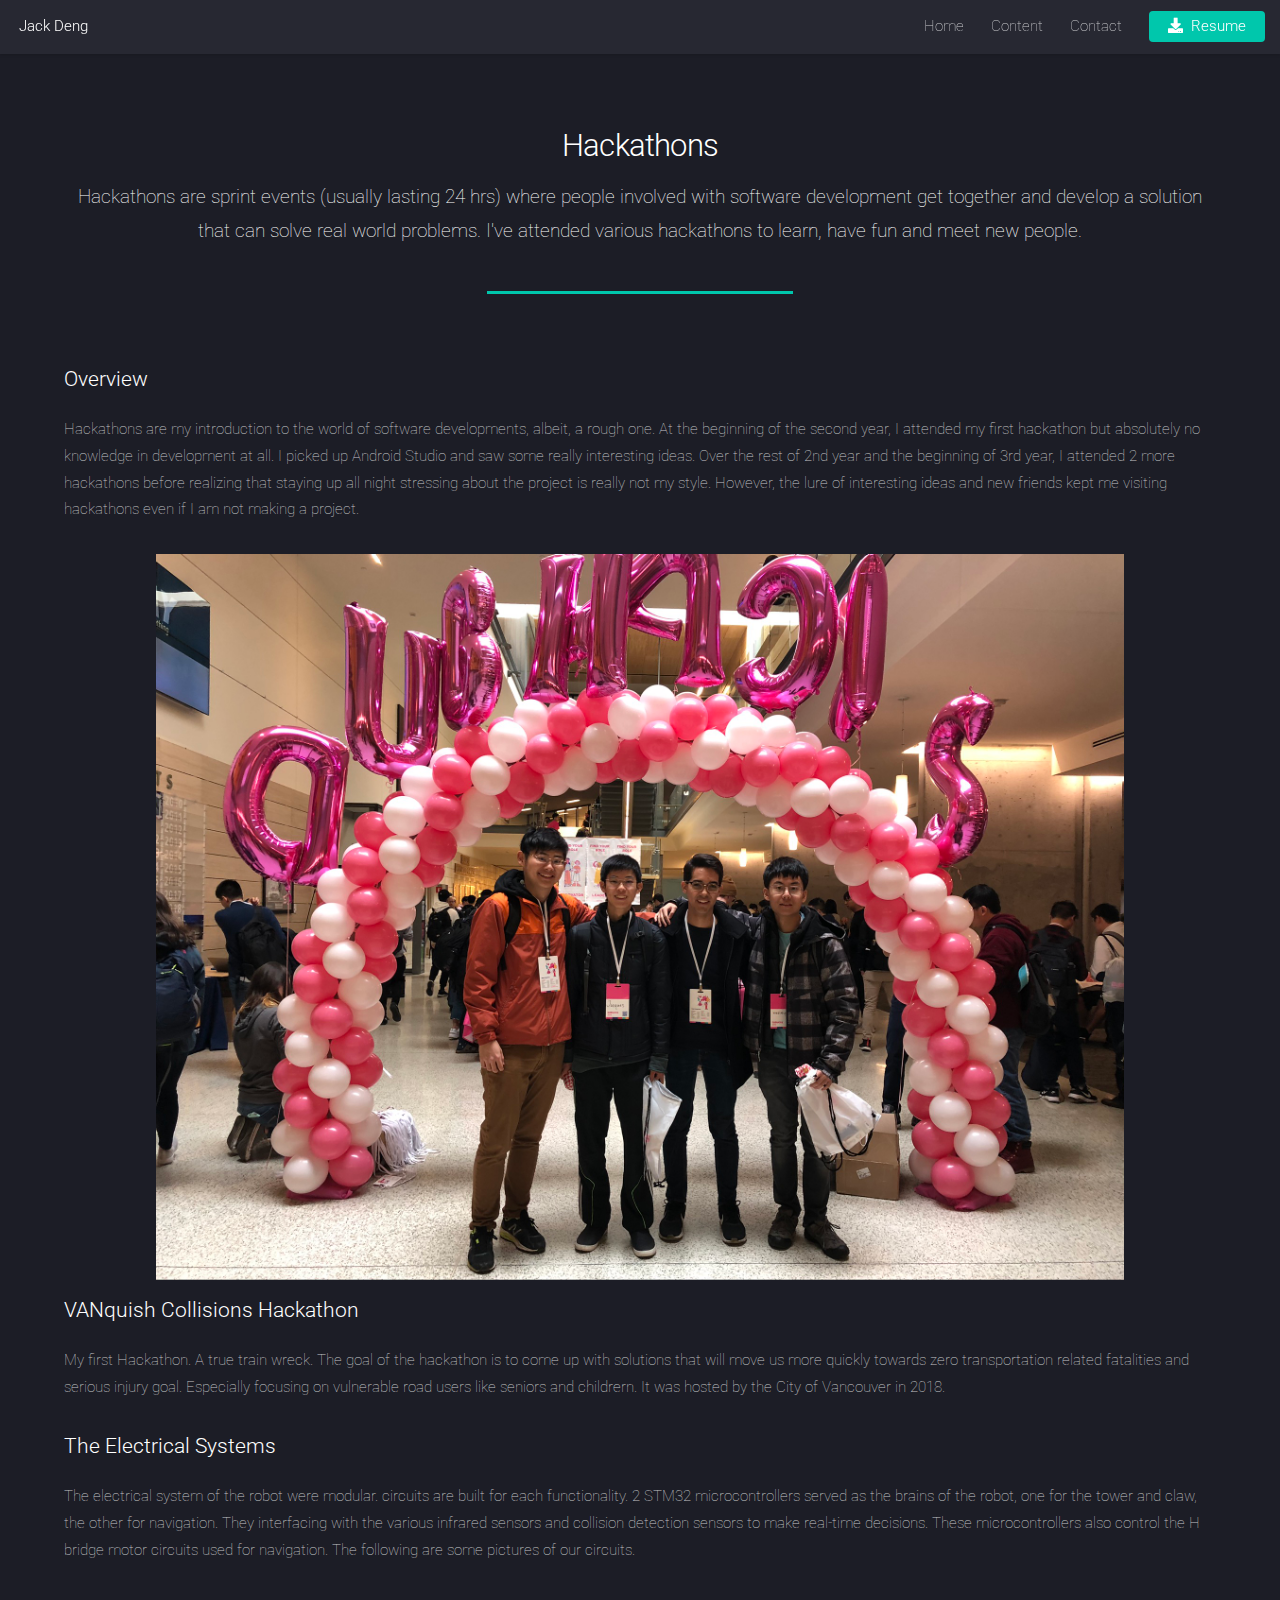
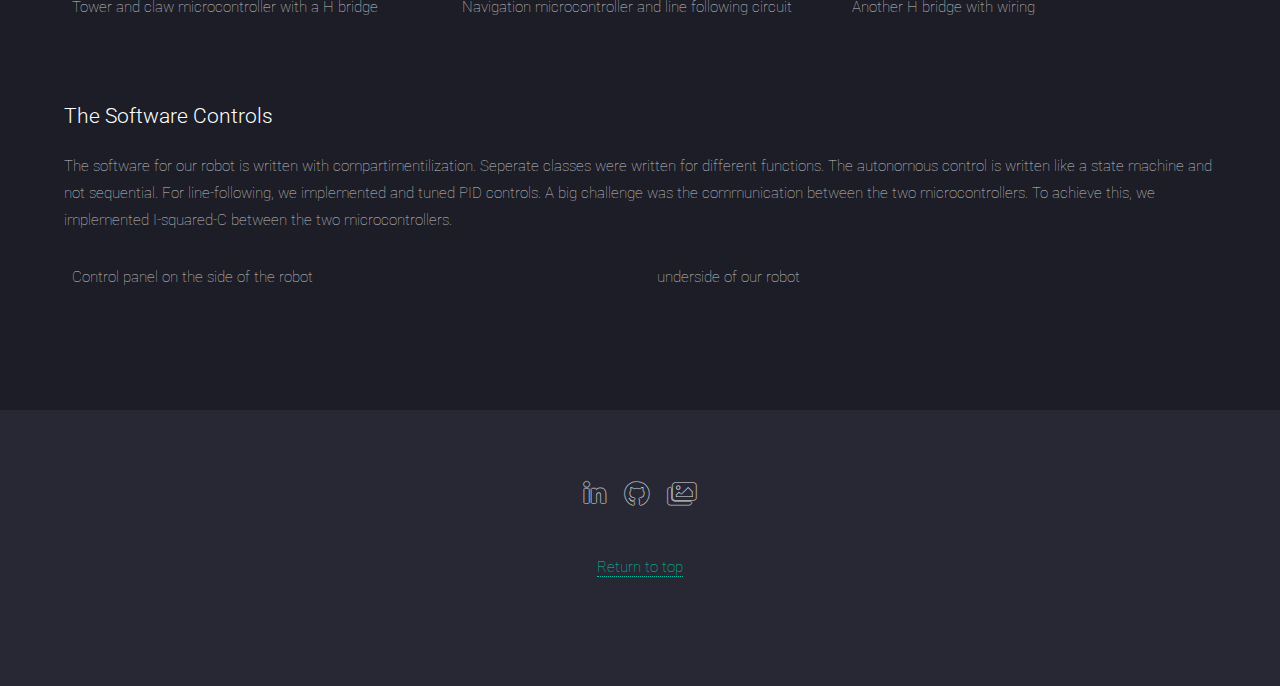
==== commit 021468b5: "more work on hackathon page" ====
--- a/Pages/Hackathons/Hackathons.html
+++ b/Pages/Hackathons/Hackathons.html
@@ -72,18 +72,14 @@
 								<a href="#" class="image feature"><img src="images/hacka.jpeg" alt="HackPIC" /></a>
 
 
-								<h3>The Mechanical Design</h3>
-								<p> I was most involved with the mechanical aspects of the robot design process. A lot of iteration was underwent for the overall design of the robot, many mechanical aspects had to be changed
-									overtime to compensate with the increasing complexities of the electrical and software components. An example is the claw design. 
-									The following is the 3 main iterations of the claw design. Most of it is created using a laser cutter and a water jet cutter.
+								<h3>VANquish Collisions Hackathon</h3>
+								<p> My first Hackathon. A true train wreck.
+
+									The goal of the hackathon is to come up with solutions that will move us more quickly towards zero transportation related fatalities and serious injury goal. Especially focusing on vulnerable 
+									road users like seniors and childrern. It was hosted by the City of Vancouver in 2018.
+
+									
 								</p>
-								<div class="box alt">
-									<div class="row gtr-50 gtr-uniform">
-										<div class="col-4 col-12-xsmall"><span class="image fit"><img src="images/CLAW0.jpg" alt="" /><p>1st iteration: initial ideas</p></span></div>
-										<div class="col-4 col-12-xsmall"><span class="image fit"><img src="images/CLAW1.jpg" alt="" /><p>4th iteration: downsizing to save weight</p></span></div>
-										<div class="col-4 col-12-xsmall"><span class="image fit"><img src="images/CLAW2.jpg" alt="" /><p>8th iteration: further simplification</p></span></div>
-									</div>
-								</div>
 
 								<h3>The Electrical Systems</h3>
 								<p> The electrical system of the robot were modular. circuits are built for each functionality. 2 STM32 microcontrollers served as the brains of the robot, one for the tower and claw, the other for navigation. 
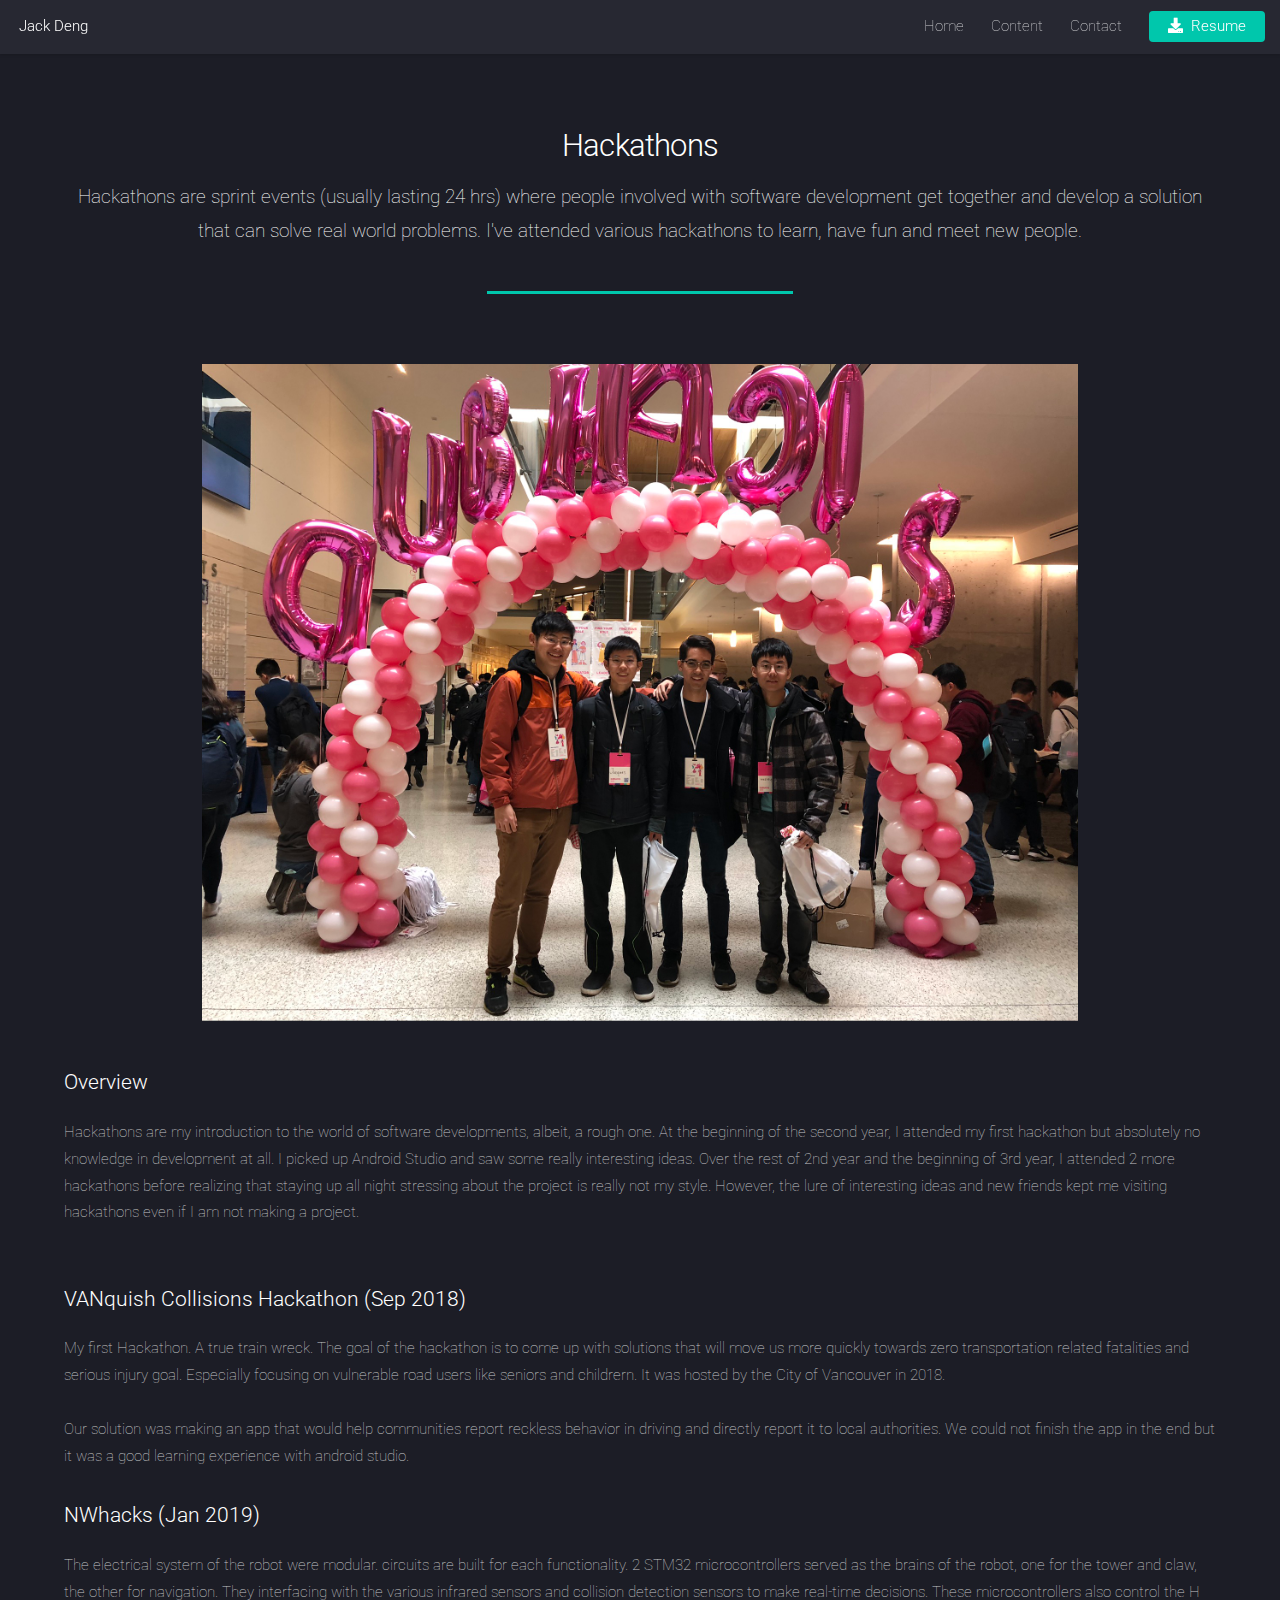
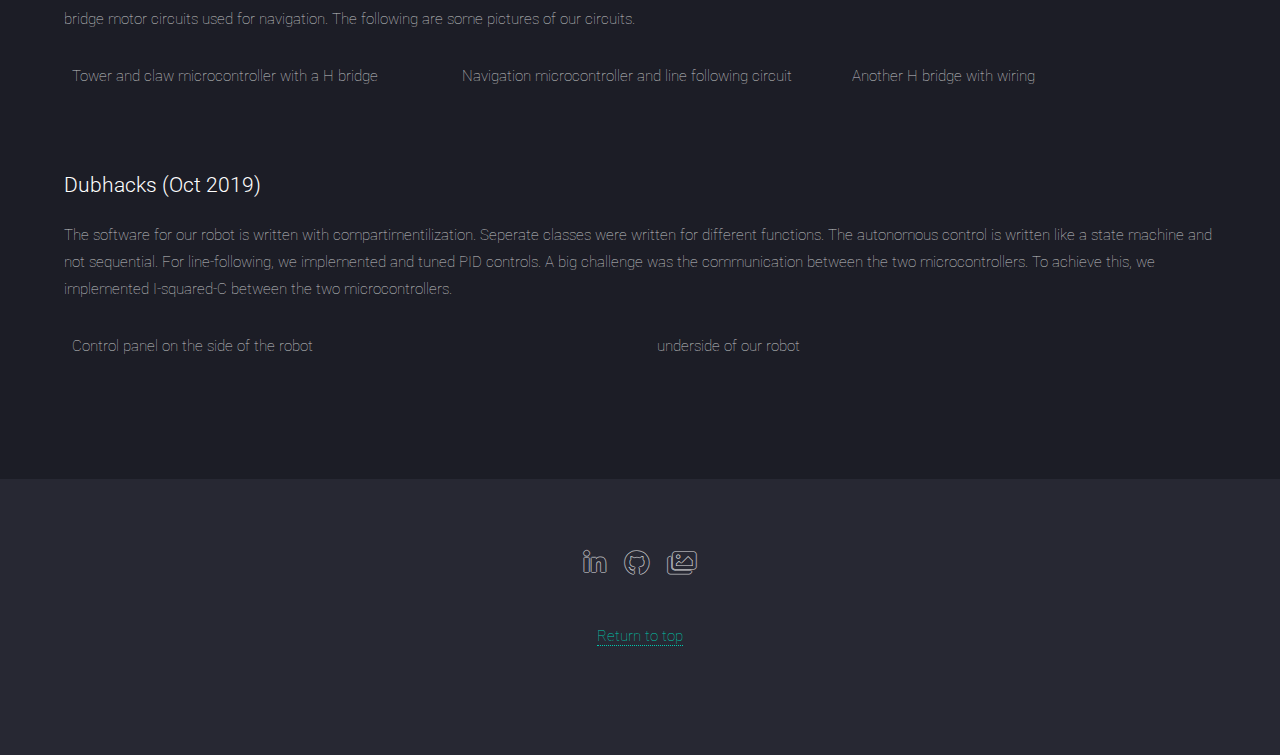
==== commit b8e37981: "more work on hackathon page" ====
--- a/Pages/Hackathons/Hackathons.html
+++ b/Pages/Hackathons/Hackathons.html
@@ -10,6 +10,7 @@
 		<meta charset="utf-8" />
 		<meta name="viewport" content="width=device-width, initial-scale=1, user-scalable=no" />
 		<link rel="stylesheet" href="../../assets/css/main.css" />
+		<link rel="shortcut icon" type="image/png" href="../../images/favicon.png">
 		<noscript><link rel="stylesheet" href="../../assets/css/noscript.css" /></noscript>
 	</head>
 	<body class="is-preload">
@@ -45,7 +46,7 @@
 								</ul>
 							</li>
 							<li><a href="../../index.html#contact" class="scrolly">Contact</a></li>
-							<li><a href="#" class="button primary icon solid fa-download">Resume</a></li>
+							<li><a href="../../Files/JackDengResume.pdf" class="button primary icon solid fa-download">Resume</a></li>
 						</ul>
 					</nav>
 				</header>
@@ -62,26 +63,28 @@
 
 						<!-- Content -->
 							<section id="content">
+
+								<a href="#" class="image featuretwo"><img src="images/hacka.jpeg" alt="HackPIC" /></a>
 								<p></p>
+
 								<h3>Overview</h3>
 								<p> Hackathons are my introduction to the world of software developments, albeit, a rough one. At the beginning of the second year, I attended my first hackathon but absolutely no knowledge in
 									development at all. I picked up Android Studio and saw some really interesting ideas. Over the rest of 2nd year and the beginning of 3rd year, I attended 2 more hackathons before realizing that
 									staying up all night stressing about the project is really not my style. However, the lure of interesting ideas and new friends kept me visiting hackathons even if I am not making a project.
+									<br><br>
 								</p>
-								
-								<a href="#" class="image feature"><img src="images/hacka.jpeg" alt="HackPIC" /></a>
 
-
-								<h3>VANquish Collisions Hackathon</h3>
+								<h3>VANquish Collisions Hackathon (Sep 2018)</h3>
 								<p> My first Hackathon. A true train wreck.
 
 									The goal of the hackathon is to come up with solutions that will move us more quickly towards zero transportation related fatalities and serious injury goal. Especially focusing on vulnerable 
-									road users like seniors and childrern. It was hosted by the City of Vancouver in 2018.
-
+									road users like seniors and childrern. It was hosted by the City of Vancouver in 2018. <br> <br>
+									Our solution was making an app that would help communities report reckless behavior in driving and directly report it to local authorities. We could not finish the app in the end but it
+									was a good learning experience with android studio.
 									
 								</p>
 
-								<h3>The Electrical Systems</h3>
+								<h3>NWhacks (Jan 2019)</h3>
 								<p> The electrical system of the robot were modular. circuits are built for each functionality. 2 STM32 microcontrollers served as the brains of the robot, one for the tower and claw, the other for navigation. 
 									They interfacing with the various infrared sensors and collision detection sensors to make real-time decisions. These microcontrollers also control the H bridge motor circuits used for navigation. 
 									The following are some pictures of our circuits. 
@@ -94,7 +97,7 @@
 									</div>
 								</div>
 
-								<h3>The Software Controls</h3>
+								<h3>Dubhacks (Oct 2019)</h3>
 								<p> The software for our robot is written with compartimentilization. Seperate classes were written for different functions. The autonomous control is written like a state machine and not sequential.
 									For line-following, we implemented and tuned PID controls. A big challenge was the communication between the two microcontrollers. 
 									To achieve this, we implemented I-squared-C between the two microcontrollers. 
--- a/assets/css/main.css
+++ b/assets/css/main.css
@@ -2589,6 +2589,16 @@
 			.image.feature img{
 				width: 100%;
 				padding: 0 8em 1em 8em;
+			}
+		
+		.image.featuretwo {
+			display: block;
+			width: 100%;
+		}
+
+			.image.featuretwo img{
+				width: 100%;
+				padding: 0 9em 1em 9em;
 			}
 
 		.image.fit {
@@ -3839,6 +3849,13 @@
 					padding: 0 4em 1em 4em;
 				}
 
+			.image.featuretwo{
+				display: block;
+			}
+				.image.featuretwo img{
+					width: 100%;
+					padding: 0 5em 1em 5em;
+				}	
 	}
 
 /* Small */
@@ -4163,6 +4180,14 @@
 					width: 100%;
 					padding: 0 2em 1em 2em;
 				}
+			
+			.image.featuretwo{
+				display: block;
+			}
+				.image.featuretwo img{
+					width: 100%;
+					padding: 0 2em 1em 2em;
+				}	
 
 	}
 
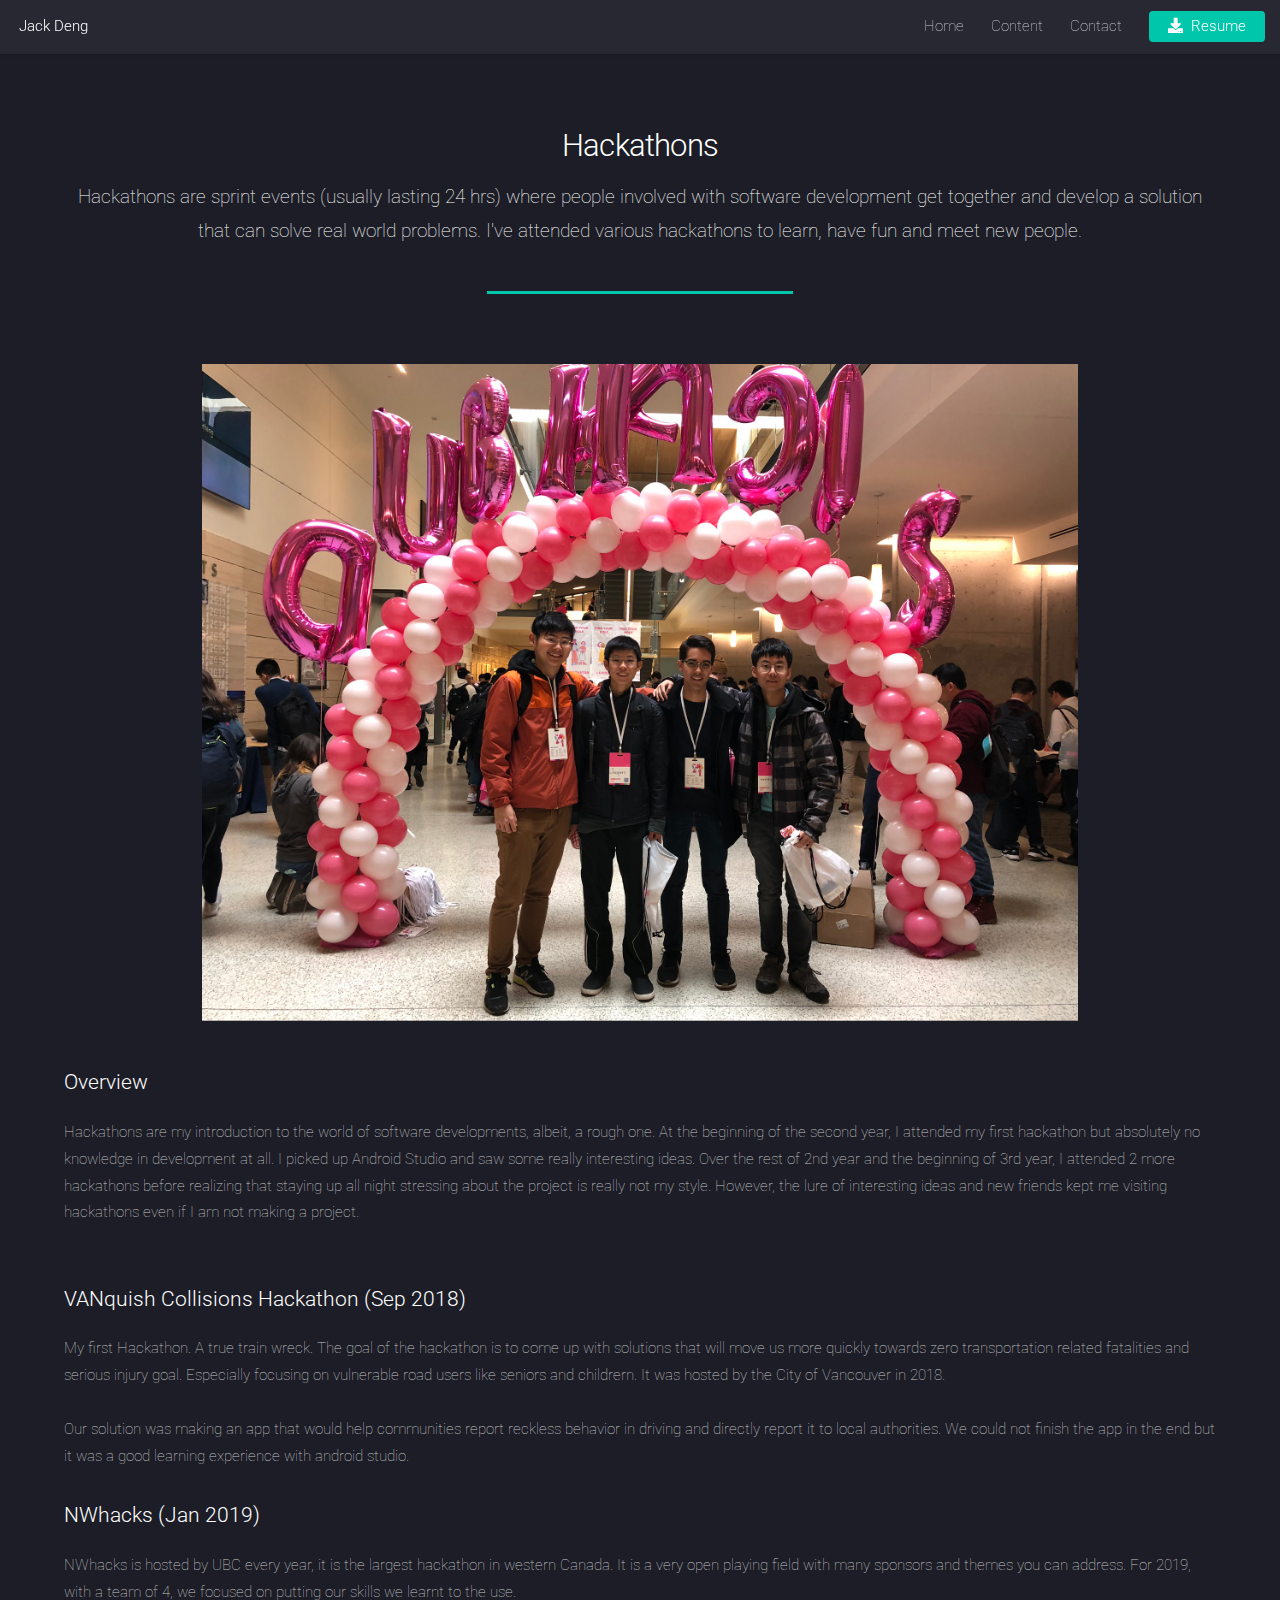
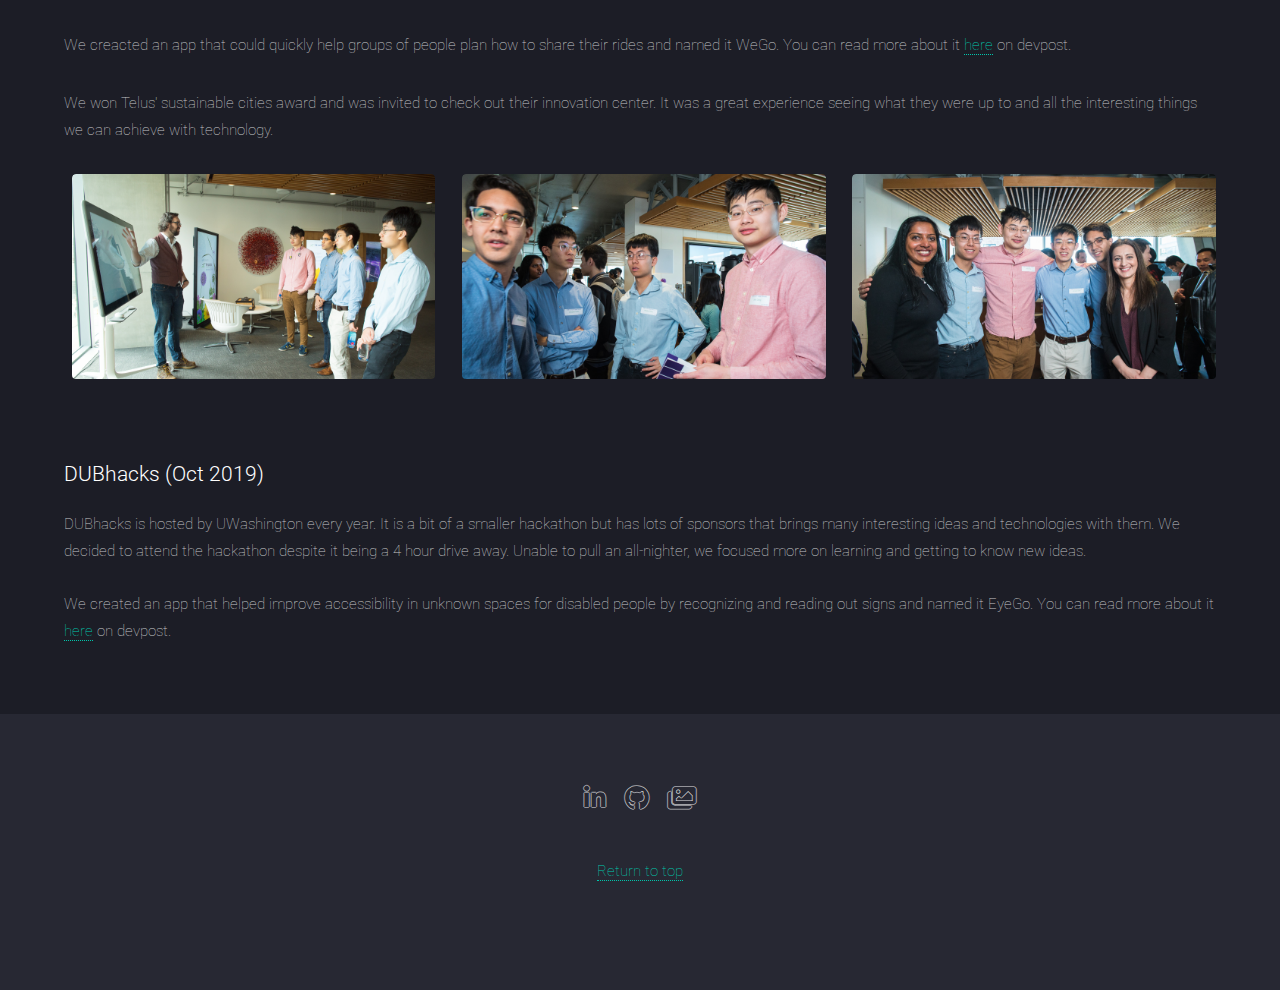
==== commit bca0afa6: "adding hackathon page" ====
--- a/Pages/Hackathons/Hackathons.html
+++ b/Pages/Hackathons/Hackathons.html
@@ -85,28 +85,30 @@
 								</p>
 
 								<h3>NWhacks (Jan 2019)</h3>
-								<p> The electrical system of the robot were modular. circuits are built for each functionality. 2 STM32 microcontrollers served as the brains of the robot, one for the tower and claw, the other for navigation. 
-									They interfacing with the various infrared sensors and collision detection sensors to make real-time decisions. These microcontrollers also control the H bridge motor circuits used for navigation. 
-									The following are some pictures of our circuits. 
+								<p> NWhacks is hosted by UBC every year, it is the largest hackathon in western Canada. It is a very open playing field with many sponsors and themes you can address. For 2019, with a team of 4, we
+									focused on putting our skills we learnt to the use. 
+									<br> <br>
+									We creacted an app that could quickly help groups of people plan how to share their rides and named it WeGo. You can read more about it <a href="https://devpost.com/software/wego-v4697y">here</a> on devpost.
 								</p>
+
+								<p>
+									We won Telus' sustainable cities award and was invited to check out their innovation center. It was a great experience seeing what they were up to and all the interesting things we can achieve with technology.
+								</p>
+
 								<div class="box alt">
 									<div class="row gtr-50 gtr-uniform">
-										<div class="col-4 col-12-xsmall"><span class="image fit"><img src="images/ELEC1.jpeg" alt="" /><p>Tower and claw microcontroller with a H bridge</p></span></div>
-										<div class="col-4 col-12-xsmall"><span class="image fit"><img src="images/ELEC2.jpeg" alt="" /><p>Navigation microcontroller and line following circuit</p></span></div>
-										<div class="col-4 col-12-xsmall"><span class="image fit"><img src="images/ELEC3.jpeg" alt="" /><p>Another H bridge with wiring</p></span></div>
+										<div class="col-4 col-12-xsmall"><span class="image fit"><img src="images/Telus1.jpg" alt="" /><p></p></span></div>
+										<div class="col-4 col-12-xsmall"><span class="image fit"><img src="images/Telus2.jpg" alt="" /><p></p></span></div>
+										<div class="col-4 col-12-xsmall"><span class="image fit"><img src="images/Telus3.jpg" alt="" /><p></p></span></div>
 									</div>
 								</div>
 
-								<h3>Dubhacks (Oct 2019)</h3>
-								<p> The software for our robot is written with compartimentilization. Seperate classes were written for different functions. The autonomous control is written like a state machine and not sequential.
-									For line-following, we implemented and tuned PID controls. A big challenge was the communication between the two microcontrollers. 
-									To achieve this, we implemented I-squared-C between the two microcontrollers. 
+								<h3>DUBhacks (Oct 2019)</h3>
+								<p> DUBhacks is hosted by UWashington every year. It is a bit of a smaller hackathon but has lots of sponsors that brings many interesting ideas and technologies with them. We decided to attend the
+									hackathon despite it being a 4 hour drive away. Unable to pull an all-nighter, we focused more on learning and getting to know new ideas.
+									<br> <br>
+									We created an app that helped improve accessibility in unknown spaces for disabled people by recognizing and reading out signs and named it EyeGo. You can read more about it <a href="https://devpost.com/software/eyego">here</a> on devpost.
 								</p>
-								<div class="box alt">
-									<div class="row gtr-50 gtr-uniform">
-										<div class="col-6 col-12-xsmall"><span class="image fit"><img src="images/HORI2.jpeg" alt="" /><p>Control panel on the side of the robot</p></span></div>
-										<div class="col-6 col-12-xsmall"><span class="image fit"><img src="images/HORI1.jpeg" alt="" /><p>underside of our robot</p></span></div>
-								</div>
 
 							</section>
 
